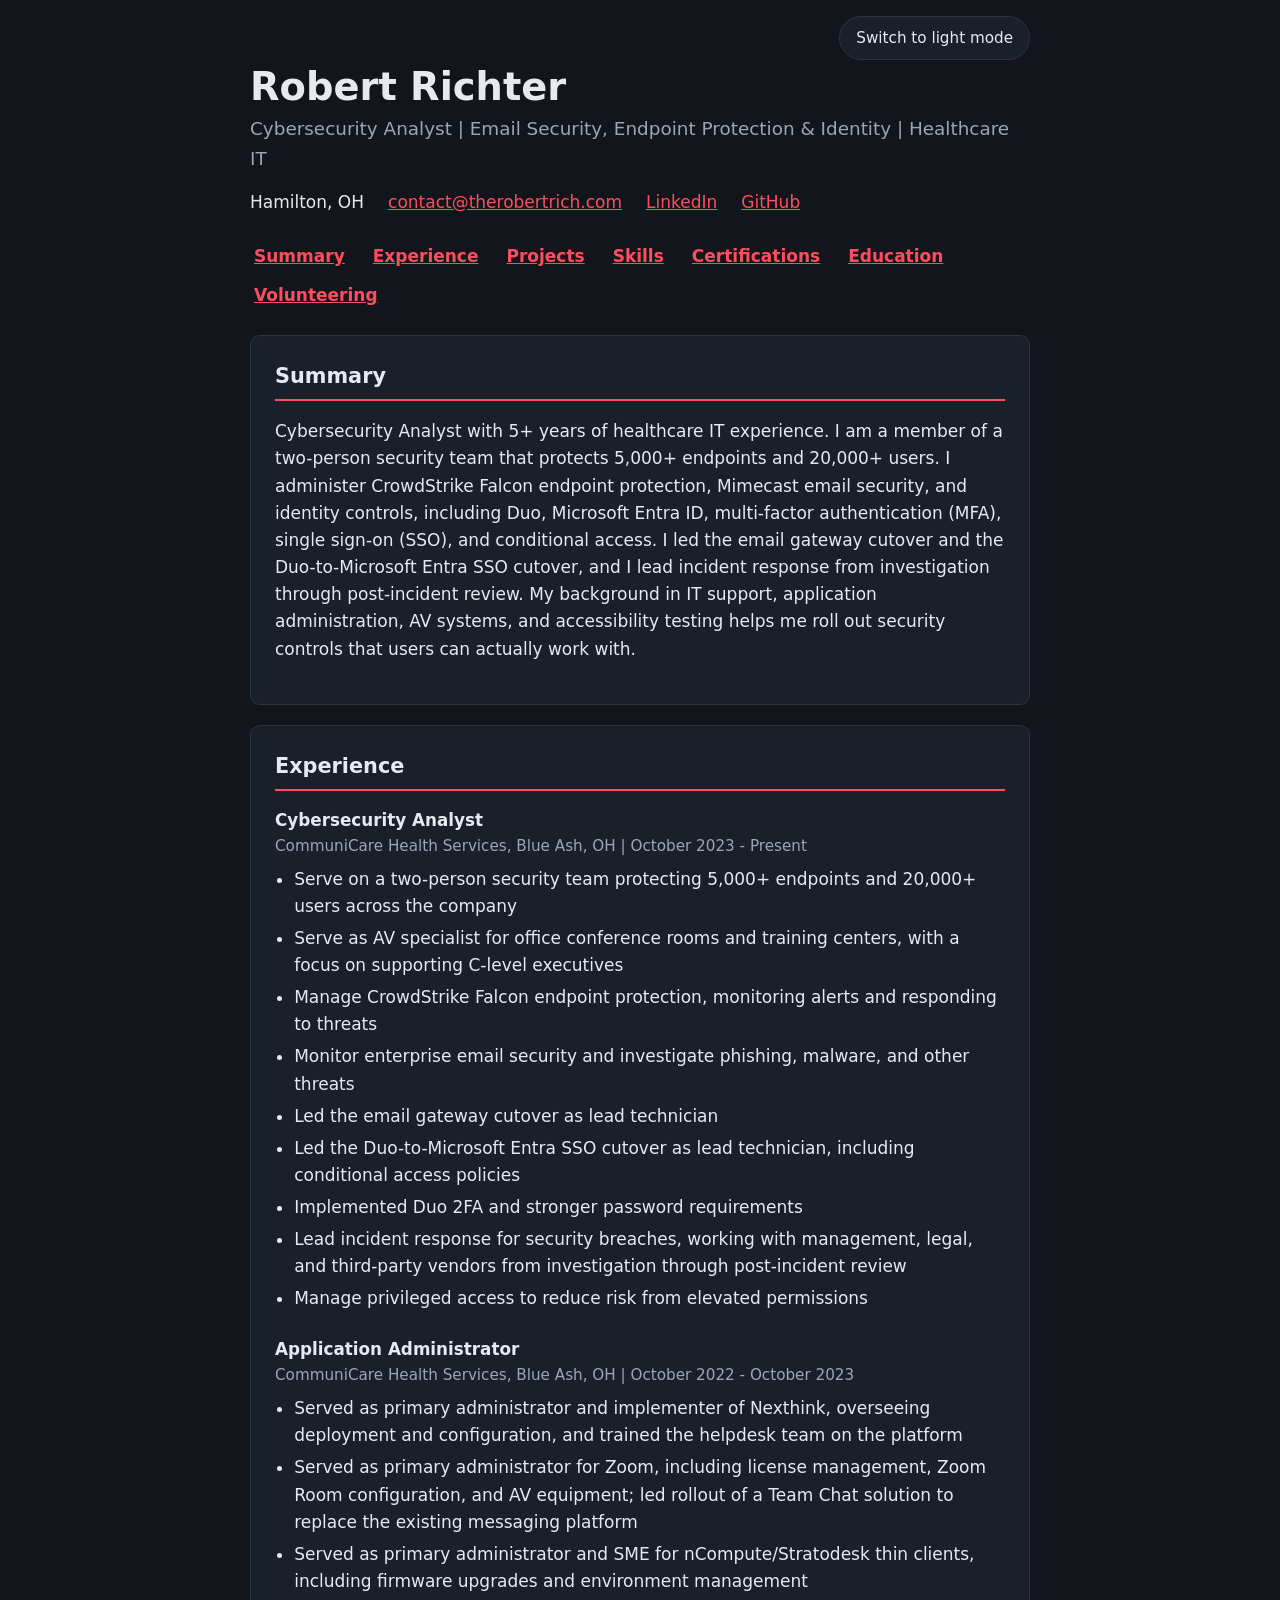
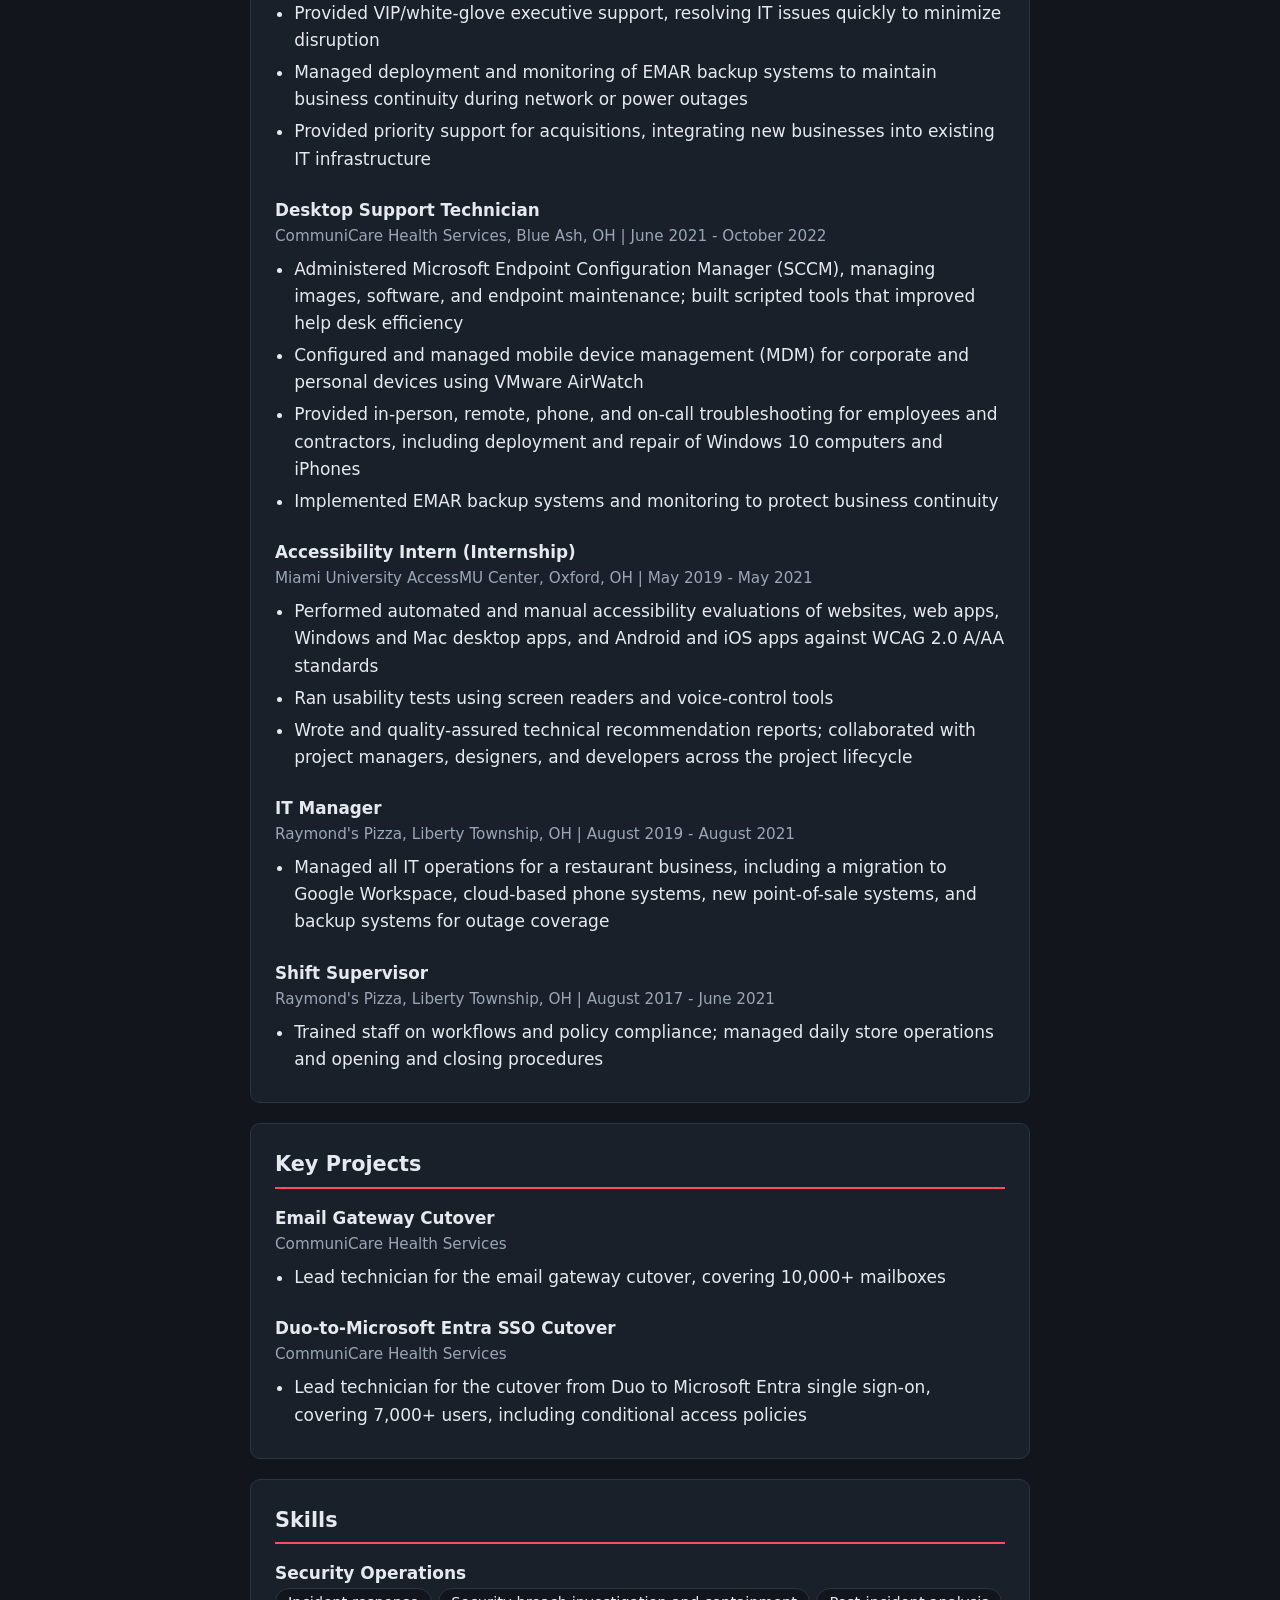
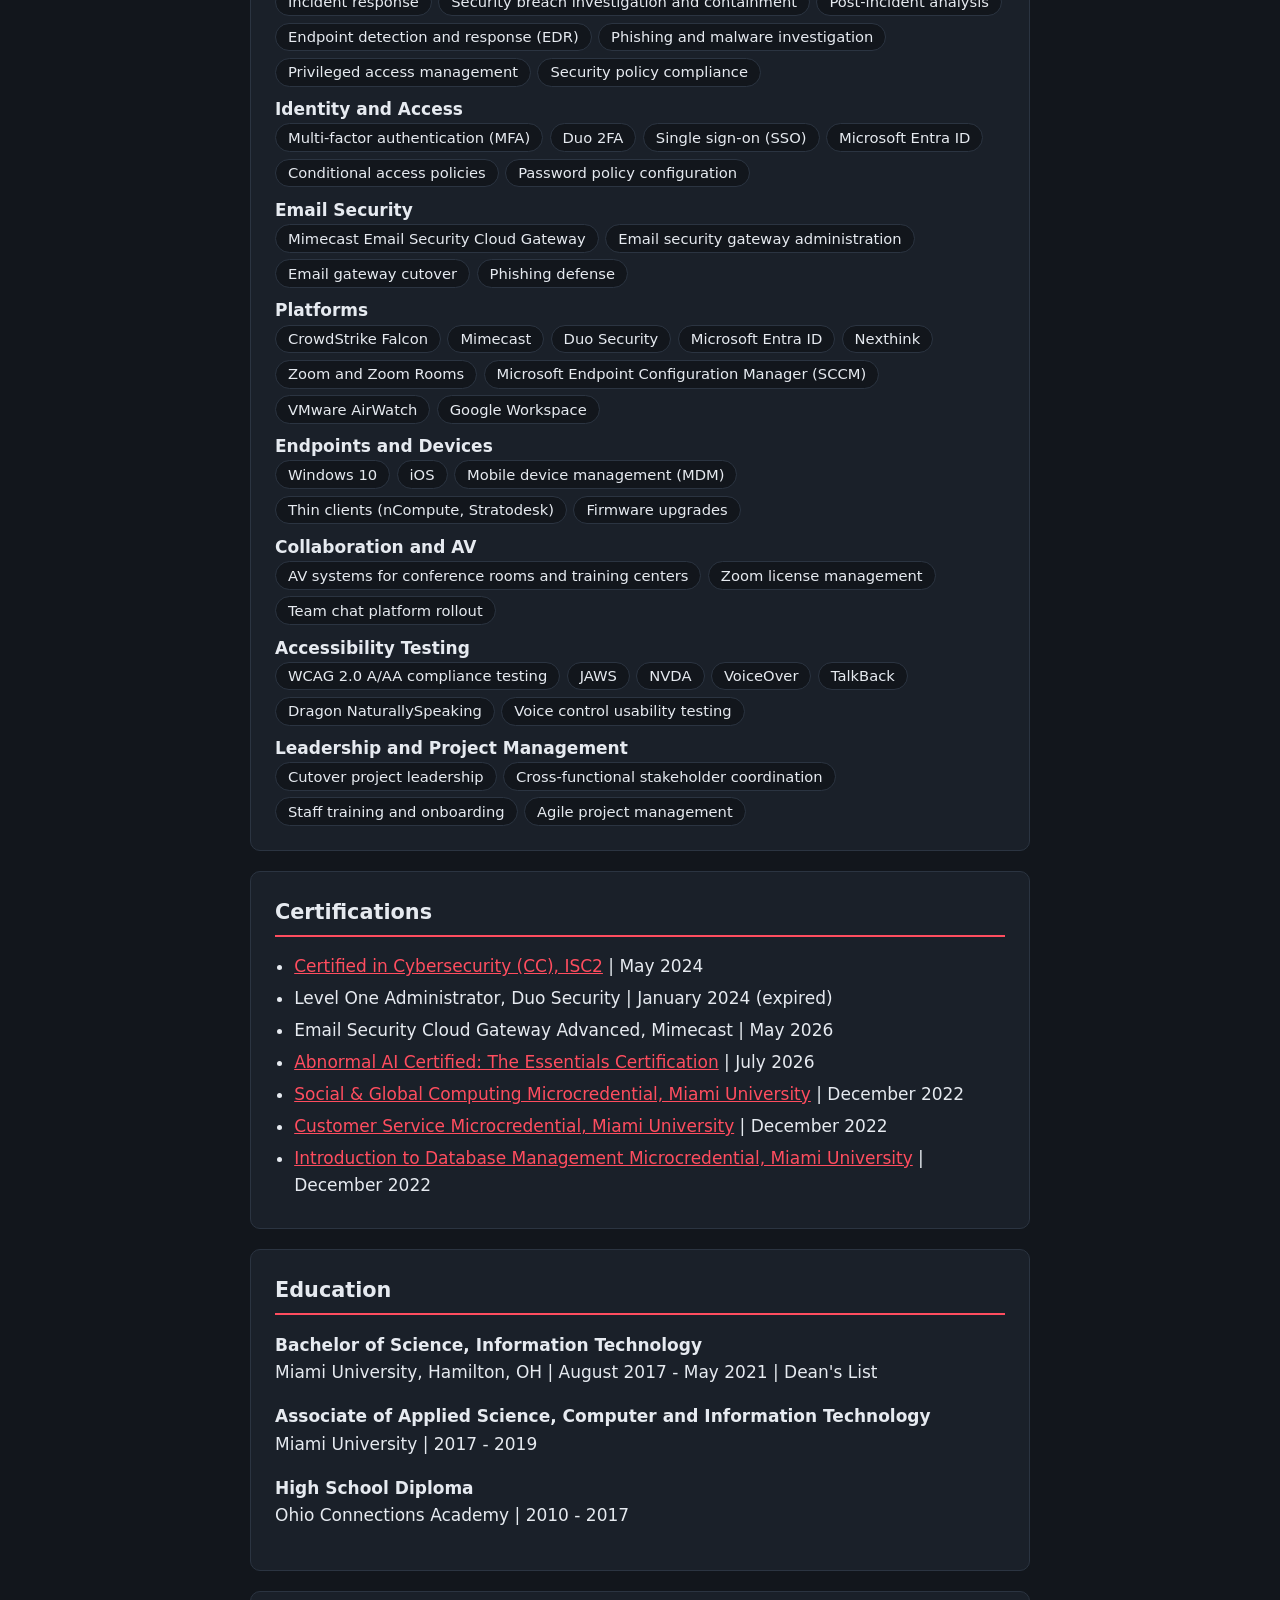
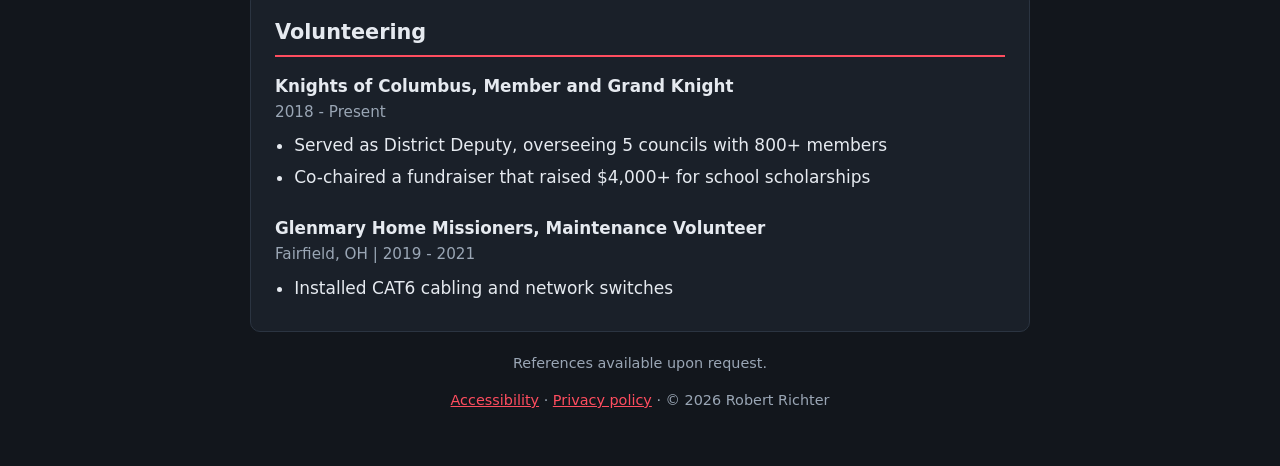
==== index.html @ c7c88490 "-updated copy -changed color to red -added cert links -added external nav warning" ====
<!DOCTYPE html>
<html lang="en">
<head>
  <meta charset="utf-8">
  <meta name="viewport" content="width=device-width, initial-scale=1">
  <title>Robert Richter | Cybersecurity Analyst</title>
  <meta name="description" content="Robert Richter is a Cybersecurity Analyst in healthcare IT focused on email security, endpoint protection, and identity controls.">
  <meta name="color-scheme" content="dark light">
  <meta name="theme-color" content="#b3122c">
  <meta property="og:type" content="profile">
  <meta property="og:title" content="Robert Richter | Cybersecurity Analyst">
  <meta property="og:description" content="Cybersecurity Analyst in healthcare IT: email security, endpoint protection, and identity controls.">
  <meta property="og:url" content="https://therobertrich.com/">
  <link rel="icon" href="favicon-32.png" type="image/png" sizes="32x32">
  <link rel="icon" href="icon-192.png" type="image/png" sizes="192x192">
  <link rel="apple-touch-icon" href="apple-touch-icon.png">
  <link rel="canonical" href="https://therobertrich.com/">
  <link rel="stylesheet" href="style.css">
  <script src="theme.js"></script>
  <script src="external-links.js" defer></script>
</head>
<body>
  <a class="skip" href="#main">Skip to content</a>

  <header>
    <button type="button" id="theme-toggle" class="theme-toggle" hidden>Switch to light mode</button>
    <h1>Robert Richter</h1>
    <p class="tagline">Cybersecurity Analyst | Email Security, Endpoint Protection &amp; Identity | Healthcare IT</p>
    <ul class="contact">
      <li>Hamilton, OH</li>
      <li><a href="mailto:contact@therobertrich.com">contact@therobertrich.com</a></li>
      <li><a href="https://www.linkedin.com/in/therobertrich">LinkedIn</a></li>
      <li><a href="https://github.com/therobertrich">GitHub</a></li>
    </ul>
    <nav aria-label="Sections">
      <a href="#summary">Summary</a>
      <a href="#experience">Experience</a>
      <a href="#projects">Projects</a>
      <a href="#skills">Skills</a>
      <a href="#certifications">Certifications</a>
      <a href="#education">Education</a>
      <a href="#volunteering">Volunteering</a>
    </nav>
  </header>

  <main id="main" tabindex="-1">
    <section id="summary" aria-labelledby="summary-h">
      <h2 id="summary-h">Summary</h2>
      <p>Cybersecurity Analyst with 5+ years of healthcare IT experience. I am a member of a two-person security team that protects 5,000+ endpoints and 20,000+ users. I administer CrowdStrike Falcon endpoint protection, Mimecast email security, and identity controls, including Duo, Microsoft Entra ID, multi-factor authentication (MFA), single sign-on (SSO), and conditional access. I led the email gateway cutover and the Duo-to-Microsoft Entra SSO cutover, and I lead incident response from investigation through post-incident review. My background in IT support, application administration, AV systems, and accessibility testing helps me roll out security controls that users can actually work with.</p>
    </section>

    <section id="experience" aria-labelledby="experience-h">
      <h2 id="experience-h">Experience</h2>

      <article class="job">
        <h3>Cybersecurity Analyst</h3>
        <p class="meta">CommuniCare Health Services, Blue Ash, OH | October 2023 - Present</p>
        <ul>
          <li>Serve on a two-person security team protecting 5,000+ endpoints and 20,000+ users across the company</li>
          <li>Serve as AV specialist for office conference rooms and training centers, with a focus on supporting C-level executives</li>
          <li>Manage CrowdStrike Falcon endpoint protection, monitoring alerts and responding to threats</li>
          <li>Monitor enterprise email security and investigate phishing, malware, and other threats</li>
          <li>Led the email gateway cutover as lead technician</li>
          <li>Led the Duo-to-Microsoft Entra SSO cutover as lead technician, including conditional access policies</li>
          <li>Implemented Duo 2FA and stronger password requirements</li>
          <li>Lead incident response for security breaches, working with management, legal, and third-party vendors from investigation through post-incident review</li>
          <li>Manage privileged access to reduce risk from elevated permissions</li>
        </ul>
      </article>

      <article class="job">
        <h3>Application Administrator</h3>
        <p class="meta">CommuniCare Health Services, Blue Ash, OH | October 2022 - October 2023</p>
        <ul>
          <li>Served as primary administrator and implementer of Nexthink, overseeing deployment and configuration, and trained the helpdesk team on the platform</li>
          <li>Served as primary administrator for Zoom, including license management, Zoom Room configuration, and AV equipment; led rollout of a Team Chat solution to replace the existing messaging platform</li>
          <li>Served as primary administrator and SME for nCompute/Stratodesk thin clients, including firmware upgrades and environment management</li>
          <li>Provided VIP/white-glove executive support, resolving IT issues quickly to minimize disruption</li>
          <li>Managed deployment and monitoring of EMAR backup systems to maintain business continuity during network or power outages</li>
          <li>Provided priority support for acquisitions, integrating new businesses into existing IT infrastructure</li>
        </ul>
      </article>

      <article class="job">
        <h3>Desktop Support Technician</h3>
        <p class="meta">CommuniCare Health Services, Blue Ash, OH | June 2021 - October 2022</p>
        <ul>
          <li>Administered Microsoft Endpoint Configuration Manager (SCCM), managing images, software, and endpoint maintenance; built scripted tools that improved help desk efficiency</li>
          <li>Configured and managed mobile device management (MDM) for corporate and personal devices using VMware AirWatch</li>
          <li>Provided in-person, remote, phone, and on-call troubleshooting for employees and contractors, including deployment and repair of Windows 10 computers and iPhones</li>
          <li>Implemented EMAR backup systems and monitoring to protect business continuity</li>
        </ul>
      </article>

      <article class="job">
        <h3>Accessibility Intern (Internship)</h3>
        <p class="meta">Miami University AccessMU Center, Oxford, OH | May 2019 - May 2021</p>
        <ul>
          <li>Performed automated and manual accessibility evaluations of websites, web apps, Windows and Mac desktop apps, and Android and iOS apps against WCAG 2.0 A/AA standards</li>
          <li>Ran usability tests using screen readers and voice-control tools</li>
          <li>Wrote and quality-assured technical recommendation reports; collaborated with project managers, designers, and developers across the project lifecycle</li>
        </ul>
      </article>

      <article class="job">
        <h3>IT Manager</h3>
        <p class="meta">Raymond's Pizza, Liberty Township, OH | August 2019 - August 2021</p>
        <ul>
          <li>Managed all IT operations for a restaurant business, including a migration to Google Workspace, cloud-based phone systems, new point-of-sale systems, and backup systems for outage coverage</li>
        </ul>
      </article>

      <article class="job">
        <h3>Shift Supervisor</h3>
        <p class="meta">Raymond's Pizza, Liberty Township, OH | August 2017 - June 2021</p>
        <ul>
          <li>Trained staff on workflows and policy compliance; managed daily store operations and opening and closing procedures</li>
        </ul>
      </article>
    </section>

    <section id="projects" aria-labelledby="projects-h">
      <h2 id="projects-h">Key Projects</h2>
      <article class="job">
        <h3>Email Gateway Cutover</h3>
        <p class="meta">CommuniCare Health Services</p>
        <ul>
          <li>Lead technician for the email gateway cutover, covering 10,000+ mailboxes</li>
        </ul>
      </article>
      <article class="job">
        <h3>Duo-to-Microsoft Entra SSO Cutover</h3>
        <p class="meta">CommuniCare Health Services</p>
        <ul>
          <li>Lead technician for the cutover from Duo to Microsoft Entra single sign-on, covering 7,000+ users, including conditional access policies</li>
        </ul>
      </article>
    </section>

    <section id="skills" aria-labelledby="skills-h">
      <h2 id="skills-h">Skills</h2>
      <dl>
        <dt>Security Operations</dt>
        <dd>
          <ul class="tags">
            <li>Incident response</li><li>Security breach investigation and containment</li><li>Post-incident analysis</li>
            <li>Endpoint detection and response (EDR)</li><li>Phishing and malware investigation</li>
            <li>Privileged access management</li><li>Security policy compliance</li>
          </ul>
        </dd>
        <dt>Identity and Access</dt>
        <dd>
          <ul class="tags">
            <li>Multi-factor authentication (MFA)</li><li>Duo 2FA</li><li>Single sign-on (SSO)</li>
            <li>Microsoft Entra ID</li><li>Conditional access policies</li><li>Password policy configuration</li>
          </ul>
        </dd>
        <dt>Email Security</dt>
        <dd>
          <ul class="tags">
            <li>Mimecast Email Security Cloud Gateway</li><li>Email security gateway administration</li>
            <li>Email gateway cutover</li><li>Phishing defense</li>
          </ul>
        </dd>
        <dt>Platforms</dt>
        <dd>
          <ul class="tags">
            <li>CrowdStrike Falcon</li><li>Mimecast</li><li>Duo Security</li><li>Microsoft Entra ID</li>
            <li>Nexthink</li><li>Zoom and Zoom Rooms</li><li>Microsoft Endpoint Configuration Manager (SCCM)</li>
            <li>VMware AirWatch</li><li>Google Workspace</li>
          </ul>
        </dd>
        <dt>Endpoints and Devices</dt>
        <dd>
          <ul class="tags">
            <li>Windows 10</li><li>iOS</li><li>Mobile device management (MDM)</li>
            <li>Thin clients (nCompute, Stratodesk)</li><li>Firmware upgrades</li>
          </ul>
        </dd>
        <dt>Collaboration and AV</dt>
        <dd>
          <ul class="tags">
            <li>AV systems for conference rooms and training centers</li><li>Zoom license management</li>
            <li>Team chat platform rollout</li>
          </ul>
        </dd>
        <dt>Accessibility Testing</dt>
        <dd>
          <ul class="tags">
            <li>WCAG 2.0 A/AA compliance testing</li><li>JAWS</li><li>NVDA</li><li>VoiceOver</li><li>TalkBack</li>
            <li>Dragon NaturallySpeaking</li><li>Voice control usability testing</li>
          </ul>
        </dd>
        <dt>Leadership and Project Management</dt>
        <dd>
          <ul class="tags">
            <li>Cutover project leadership</li><li>Cross-functional stakeholder coordination</li>
            <li>Staff training and onboarding</li><li>Agile project management</li>
          </ul>
        </dd>
      </dl>
    </section>

    <section id="certifications" aria-labelledby="certifications-h">
      <h2 id="certifications-h">Certifications</h2>
      <ul>
        <li><a href="https://www.credly.com/badges/2c98618d-7d36-4e1f-a4eb-7820fd52e811">Certified in Cybersecurity (CC), ISC2</a> | May 2024</li>
        <li>Level One Administrator, Duo Security | January 2024 (expired)</li>
        <li>Email Security Cloud Gateway Advanced, Mimecast | May 2026</li>
        <li><a href="https://academy.abnormal.ai/certificate/_8r_-jfwTA">Abnormal AI Certified: The Essentials Certification</a> | July 2026</li>
        <li><a href="https://credentials.miamioh.edu/69e40fbc-cb2a-4e71-96b4-56fab50bae63#acc.DrFe1vil">Social &amp; Global Computing Microcredential, Miami University</a> | December 2022</li>
        <li><a href="https://credentials.miamioh.edu/c2897282-4e1d-47a6-9452-a77c683feeb2#acc.OtCgzqPM">Customer Service Microcredential, Miami University</a> | December 2022</li>
        <li><a href="https://credentials.miamioh.edu/b641e210-a3d3-4f03-a6a8-1581de87b171#acc.Uxh4Qy6v">Introduction to Database Management Microcredential, Miami University</a> | December 2022</li>
      </ul>
    </section>

    <section id="education" aria-labelledby="education-h">
      <h2 id="education-h">Education</h2>
      <p><strong>Bachelor of Science, Information Technology</strong><br>Miami University, Hamilton, OH | August 2017 - May 2021 | Dean's List</p>
      <p><strong>Associate of Applied Science, Computer and Information Technology</strong><br>Miami University | 2017 - 2019</p>
      <p><strong>High School Diploma</strong><br>Ohio Connections Academy | 2010 - 2017</p>
    </section>

    <section id="volunteering" aria-labelledby="volunteering-h">
      <h2 id="volunteering-h">Volunteering</h2>
      <article class="job">
        <h3>Knights of Columbus, Member and Grand Knight</h3>
        <p class="meta">2018 - Present</p>
        <ul>
          <li>Served as District Deputy, overseeing 5 councils with 800+ members</li>
          <li>Co-chaired a fundraiser that raised $4,000+ for school scholarships</li>
        </ul>
      </article>
      <article class="job">
        <h3>Glenmary Home Missioners, Maintenance Volunteer</h3>
        <p class="meta">Fairfield, OH | 2019 - 2021</p>
        <ul>
          <li>Installed CAT6 cabling and network switches</li>
        </ul>
      </article>
    </section>
  </main>

  <footer>
    <p>References available upon request.</p>
    <p><a href="accessibility.html">Accessibility</a> &middot; <a href="privacy.html">Privacy policy</a> &middot; &copy; 2026 Robert Richter</p>
  </footer>
</body>
</html>
---- style.css ----
:root {
  color-scheme: dark;
  --bg: #12161c;
  --card: #1a2029;
  --text: #e6eaf0;
  --muted: #9aa6b5;
  --accent: #ff4d5f;
  --border: #2b3441;
}
:root[data-theme="light"] {
  color-scheme: light;
  --bg: #f7f8fa;
  --card: #ffffff;
  --text: #1c2430;
  --muted: #566274;
  --accent: #b3122c;
  --border: #dde2e9;
}
.theme-toggle {
  position: absolute; top: 1rem; right: 1.25rem;
  font: inherit; font-size: .95rem; color: var(--text); background: var(--card);
  border: 1px solid var(--border); border-radius: 999px;
  min-height: 44px; padding: .25rem 1rem; cursor: pointer;
}
.theme-toggle:hover { border-color: var(--accent); }
.theme-toggle:focus-visible { outline: 3px solid var(--accent); outline-offset: 2px; }

* { box-sizing: border-box; }
body { overflow-wrap: anywhere; }
main:focus { outline: none; }
.contact a { display: inline-block; min-height: 24px; }
@media (forced-colors: active) { .tags li { border: 1px solid CanvasText; } }
html { scroll-behavior: smooth; }
@media (prefers-reduced-motion: reduce) { html { scroll-behavior: auto; } }
body {
  margin: 0;
  font: 1.0625rem/1.6 system-ui, -apple-system, "Segoe UI", Roboto, sans-serif;
  background: var(--bg);
  color: var(--text);
}
a { color: var(--accent); }
a:focus-visible { outline: 3px solid var(--accent); outline-offset: 2px; }
.skip { position: absolute; left: -999px; }
.skip:focus { left: 1rem; top: 1rem; background: var(--card); padding: .5rem 1rem; z-index: 10; }
header, main, footer { max-width: 820px; margin: 0 auto; padding: 0 1.25rem; }
header { position: relative; padding-top: 4rem; padding-bottom: 1.5rem; }
h1 { margin: 0; font-size: 2.4rem; line-height: 1.2; }
.tagline { color: var(--muted); font-size: 1.15rem; margin: .25rem 0 1rem; }
.contact { display: flex; flex-wrap: wrap; gap: .5rem 1.5rem; margin: 0; padding: 0; list-style: none; }
nav { margin-top: 1.25rem; display: flex; flex-wrap: wrap; gap: .5rem 1.25rem; }
nav a { text-decoration: underline; font-weight: 600; display: inline-block; min-height: 24px; padding: 2px 4px; }
nav a:hover { text-decoration-thickness: 3px; }
section { background: var(--card); border: 1px solid var(--border); border-radius: 10px; padding: 1.5rem; margin-bottom: 1.25rem; }
h2 { margin: 0 0 1rem; font-size: 1.3rem; border-bottom: 2px solid var(--accent); padding-bottom: .35rem; }
h3 { margin: 0; font-size: 1.05rem; }
.job { margin-bottom: 1.5rem; }
.job:last-child { margin-bottom: 0; }
.meta { color: var(--muted); margin: 0 0 .5rem; font-size: .95rem; }
ul { margin: 0; padding-left: 1.2rem; }
li { margin-bottom: .3rem; }
dl { margin: 0; }
dt { font-weight: 700; margin-top: .6rem; }
dd { margin: 0; }
.tags { display: flex; flex-wrap: wrap; gap: .4rem; list-style: none; padding: 0; }
.tags li { background: var(--bg); border: 1px solid var(--border); border-radius: 999px; padding: .1rem .75rem; font-size: .92rem; margin: 0; }
footer { color: var(--muted); font-size: .9rem; padding-bottom: 2.5rem; text-align: center; }
@media print {
  .theme-toggle { display: none; }
  body { background: #fff; color: #000; font-size: 11pt; }
  nav, .skip { display: none; }
  section { border: 0; padding: 0; margin-bottom: 1rem; }
}
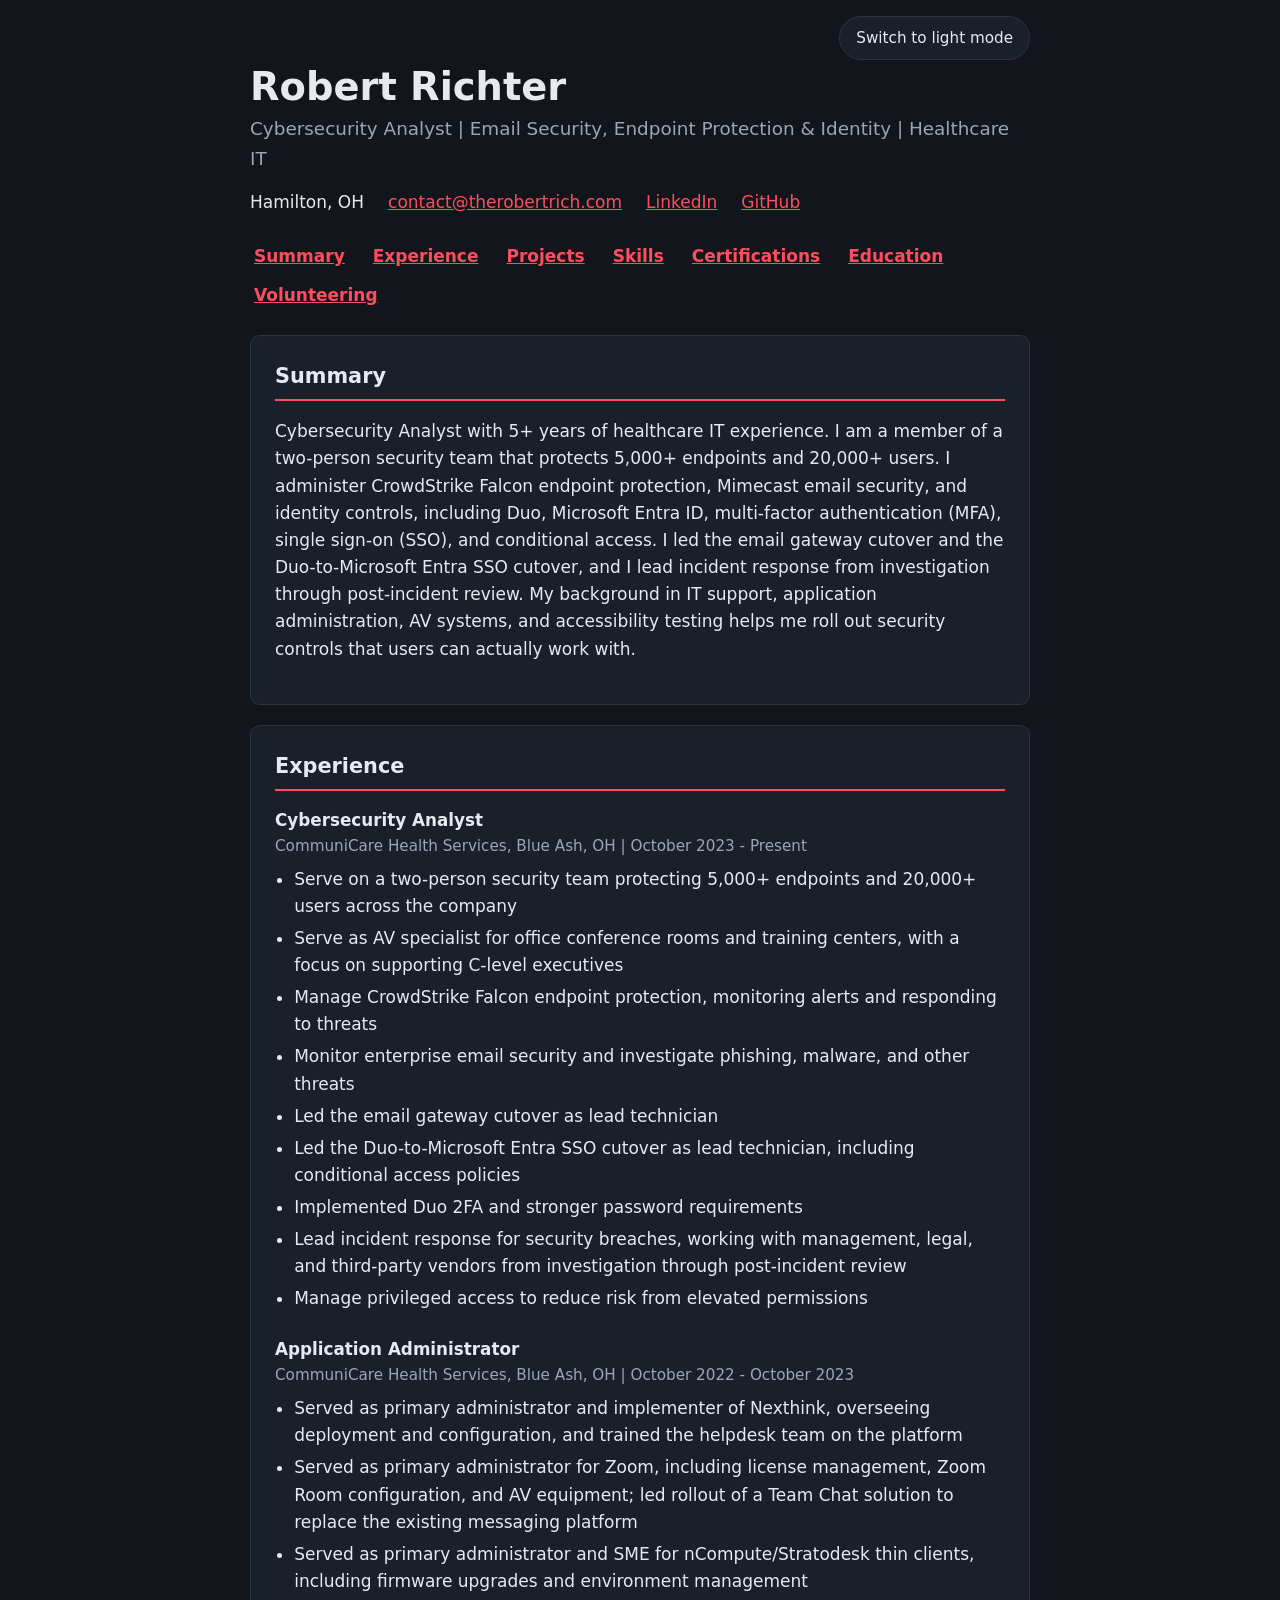
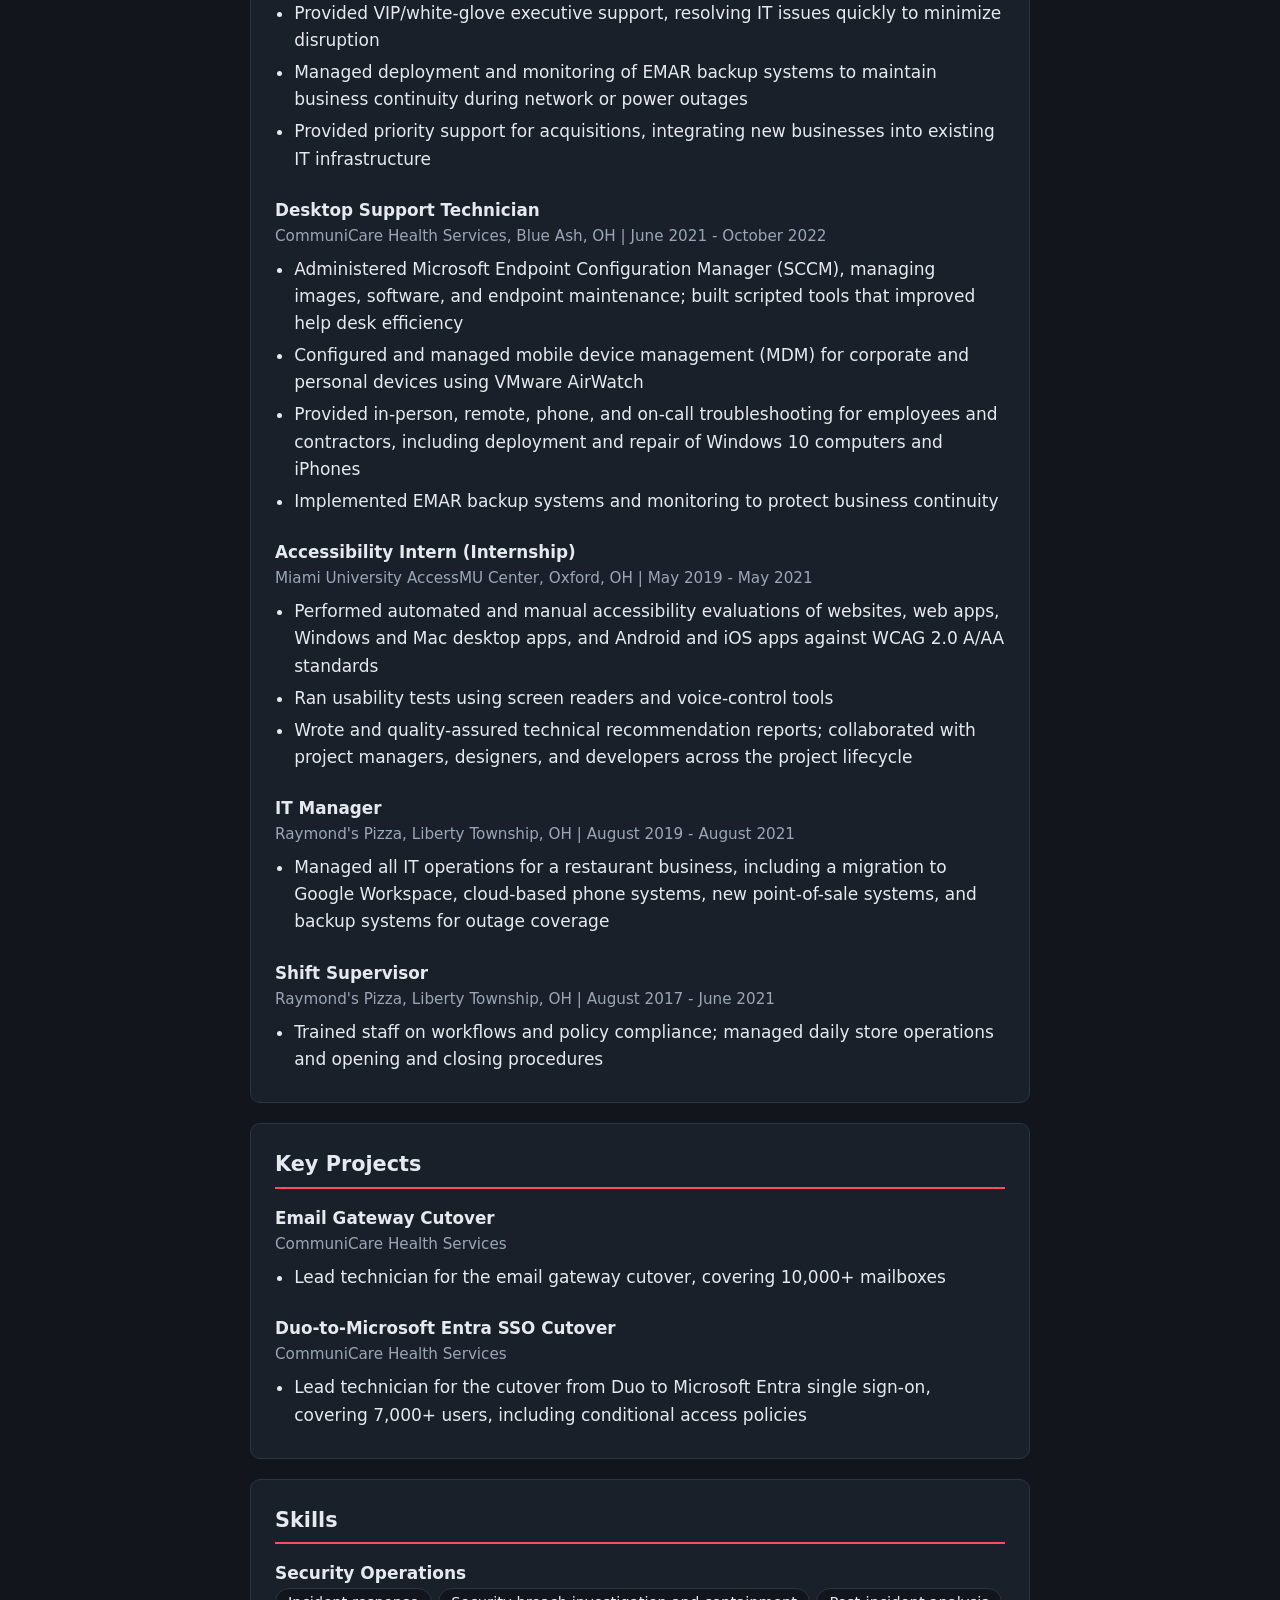
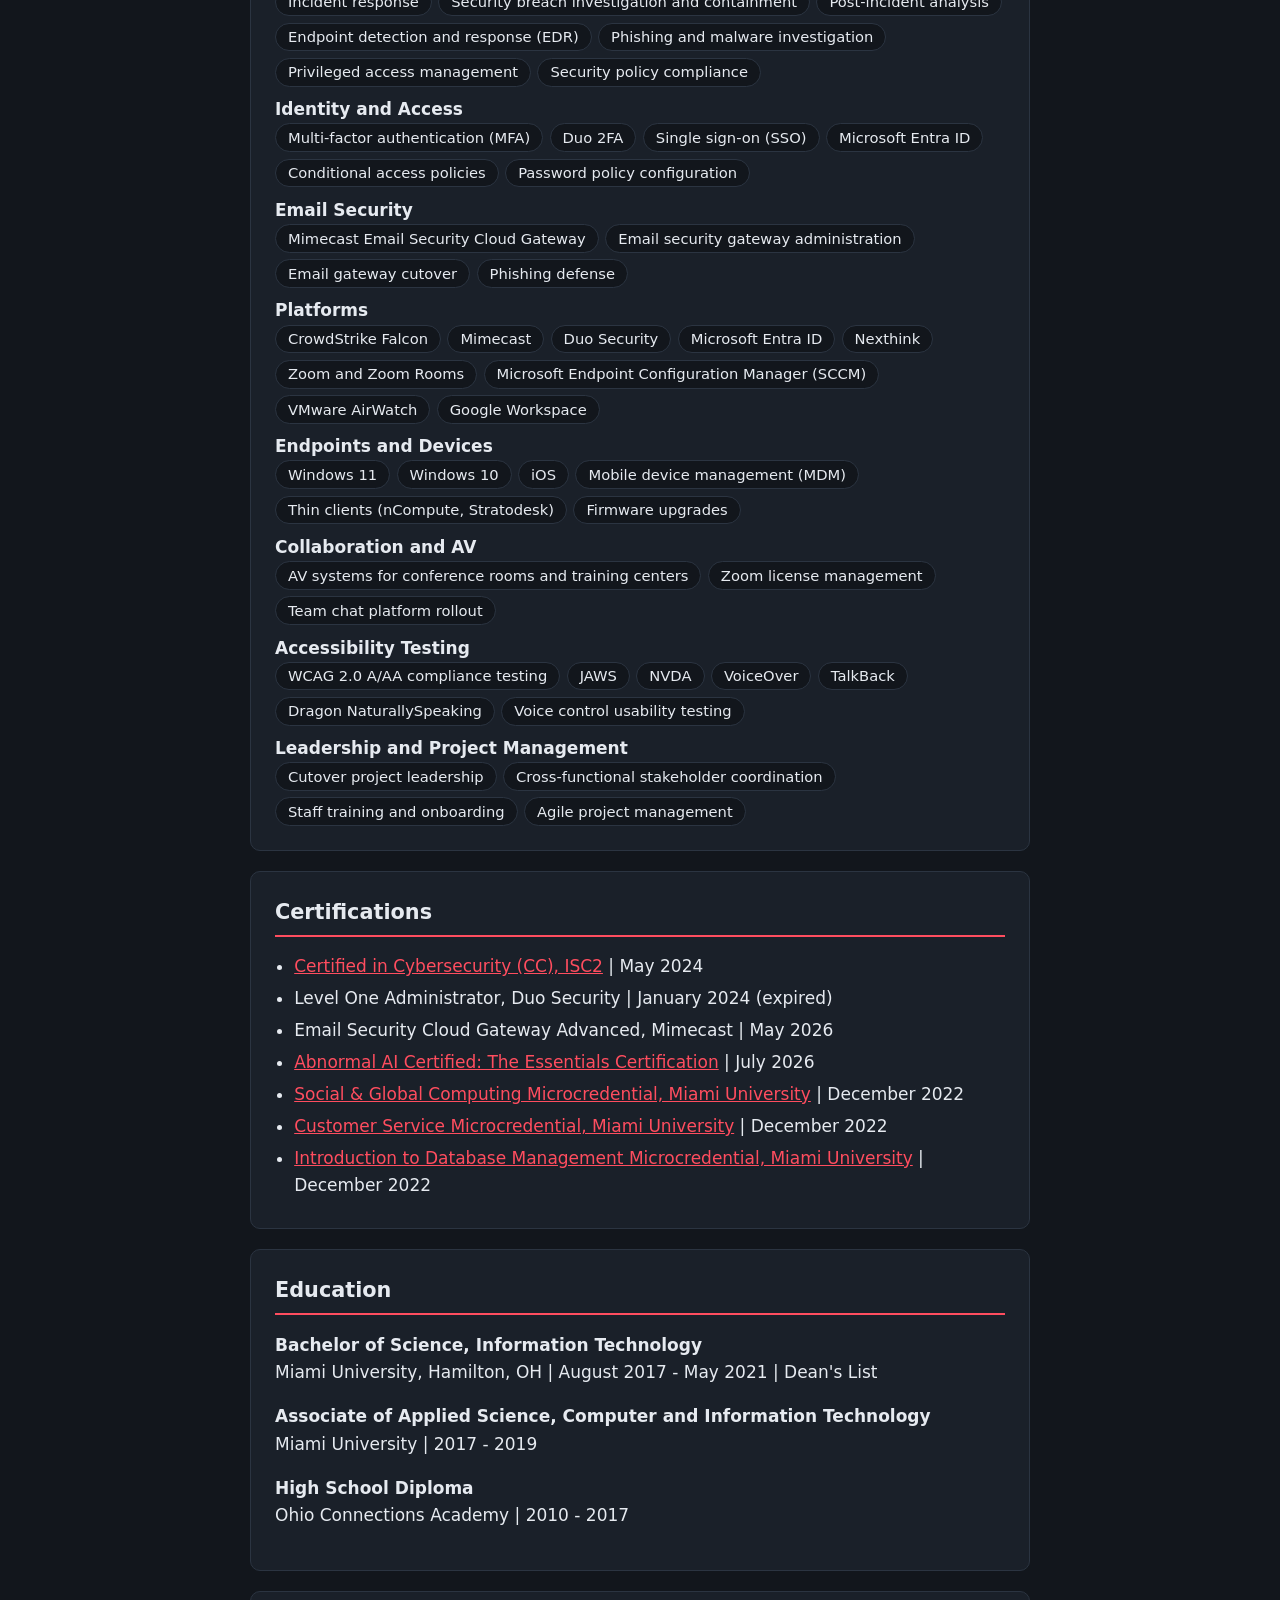
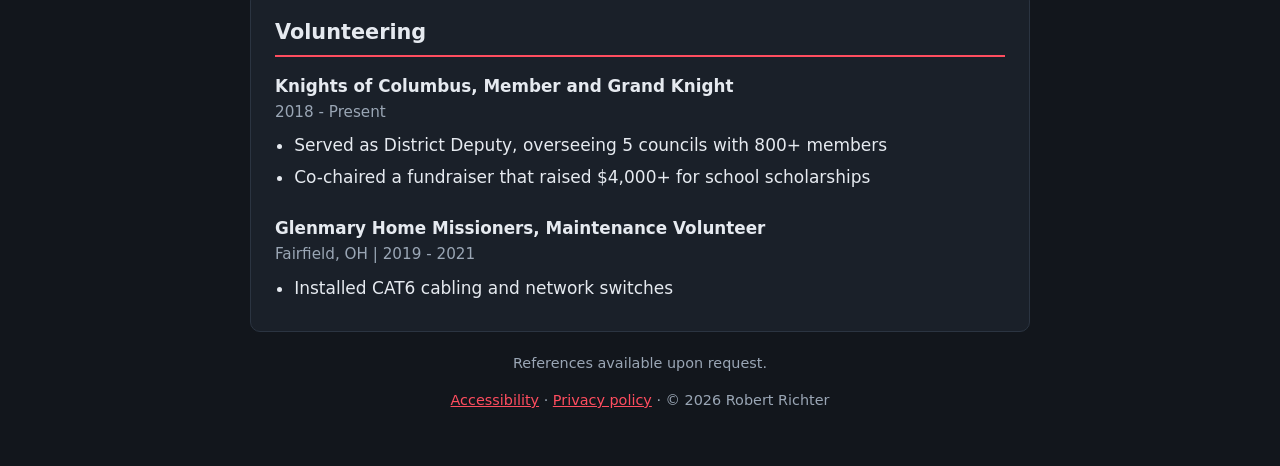
==== commit 20b85fb9: "Update index.html" ====
--- a/index.html
+++ b/index.html
@@ -173,7 +173,7 @@
         <dt>Endpoints and Devices</dt>
         <dd>
           <ul class="tags">
-            <li>Windows 10</li><li>iOS</li><li>Mobile device management (MDM)</li>
+            <li>Windows 11</li><li>Windows 10</li><li>iOS</li><li>Mobile device management (MDM)</li>
             <li>Thin clients (nCompute, Stratodesk)</li><li>Firmware upgrades</li>
           </ul>
         </dd>
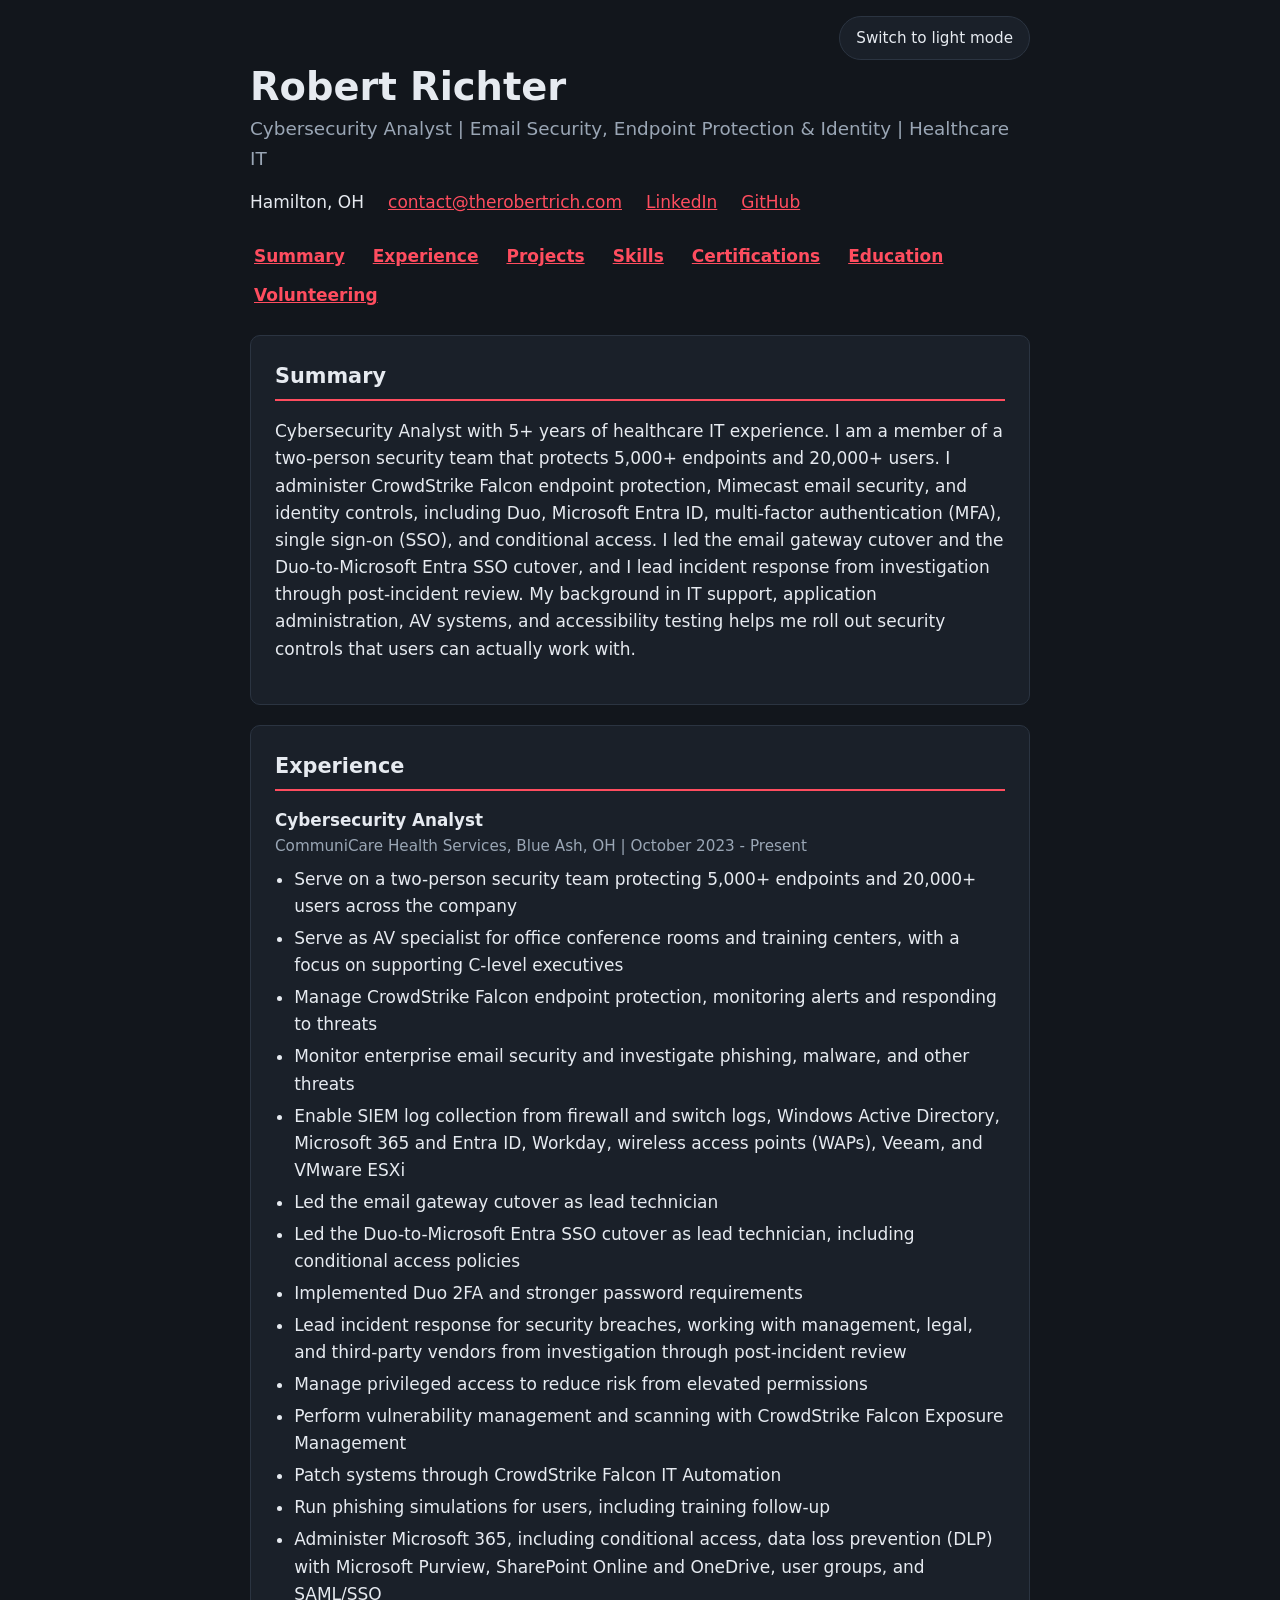
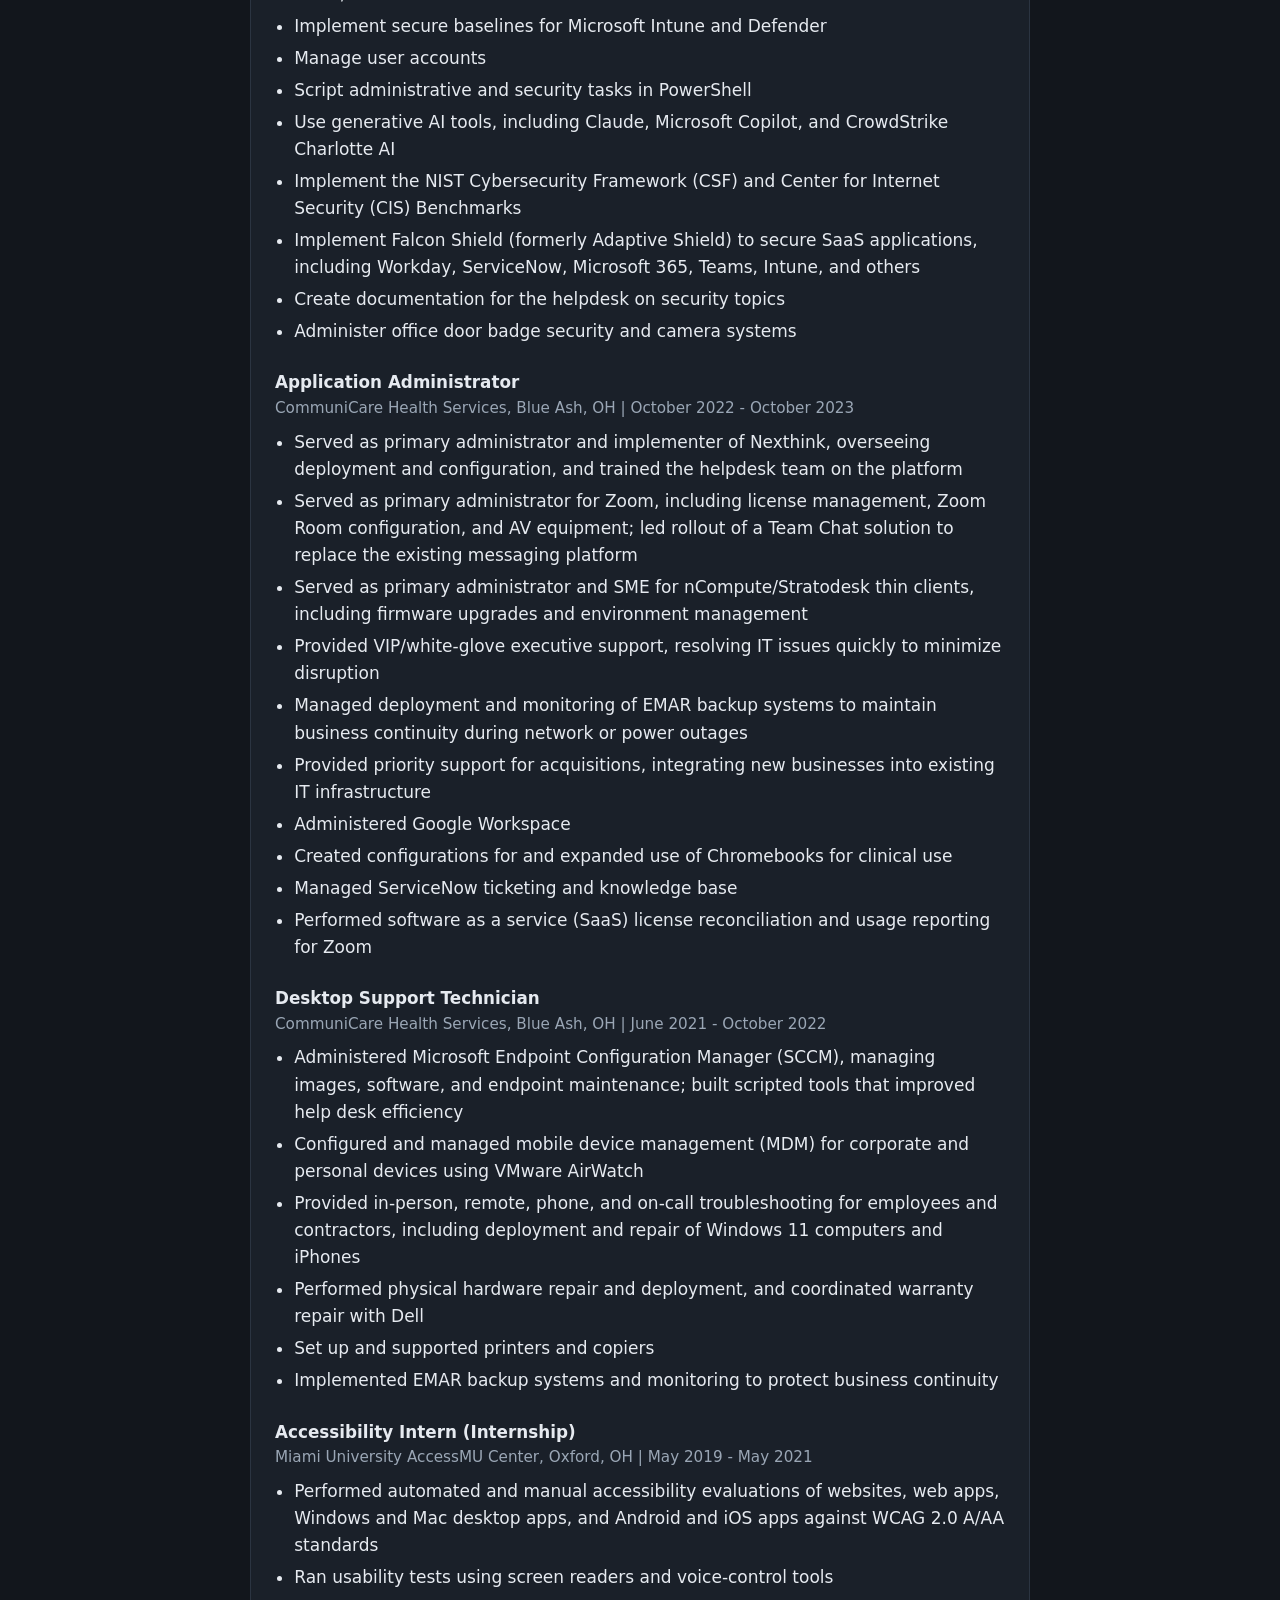
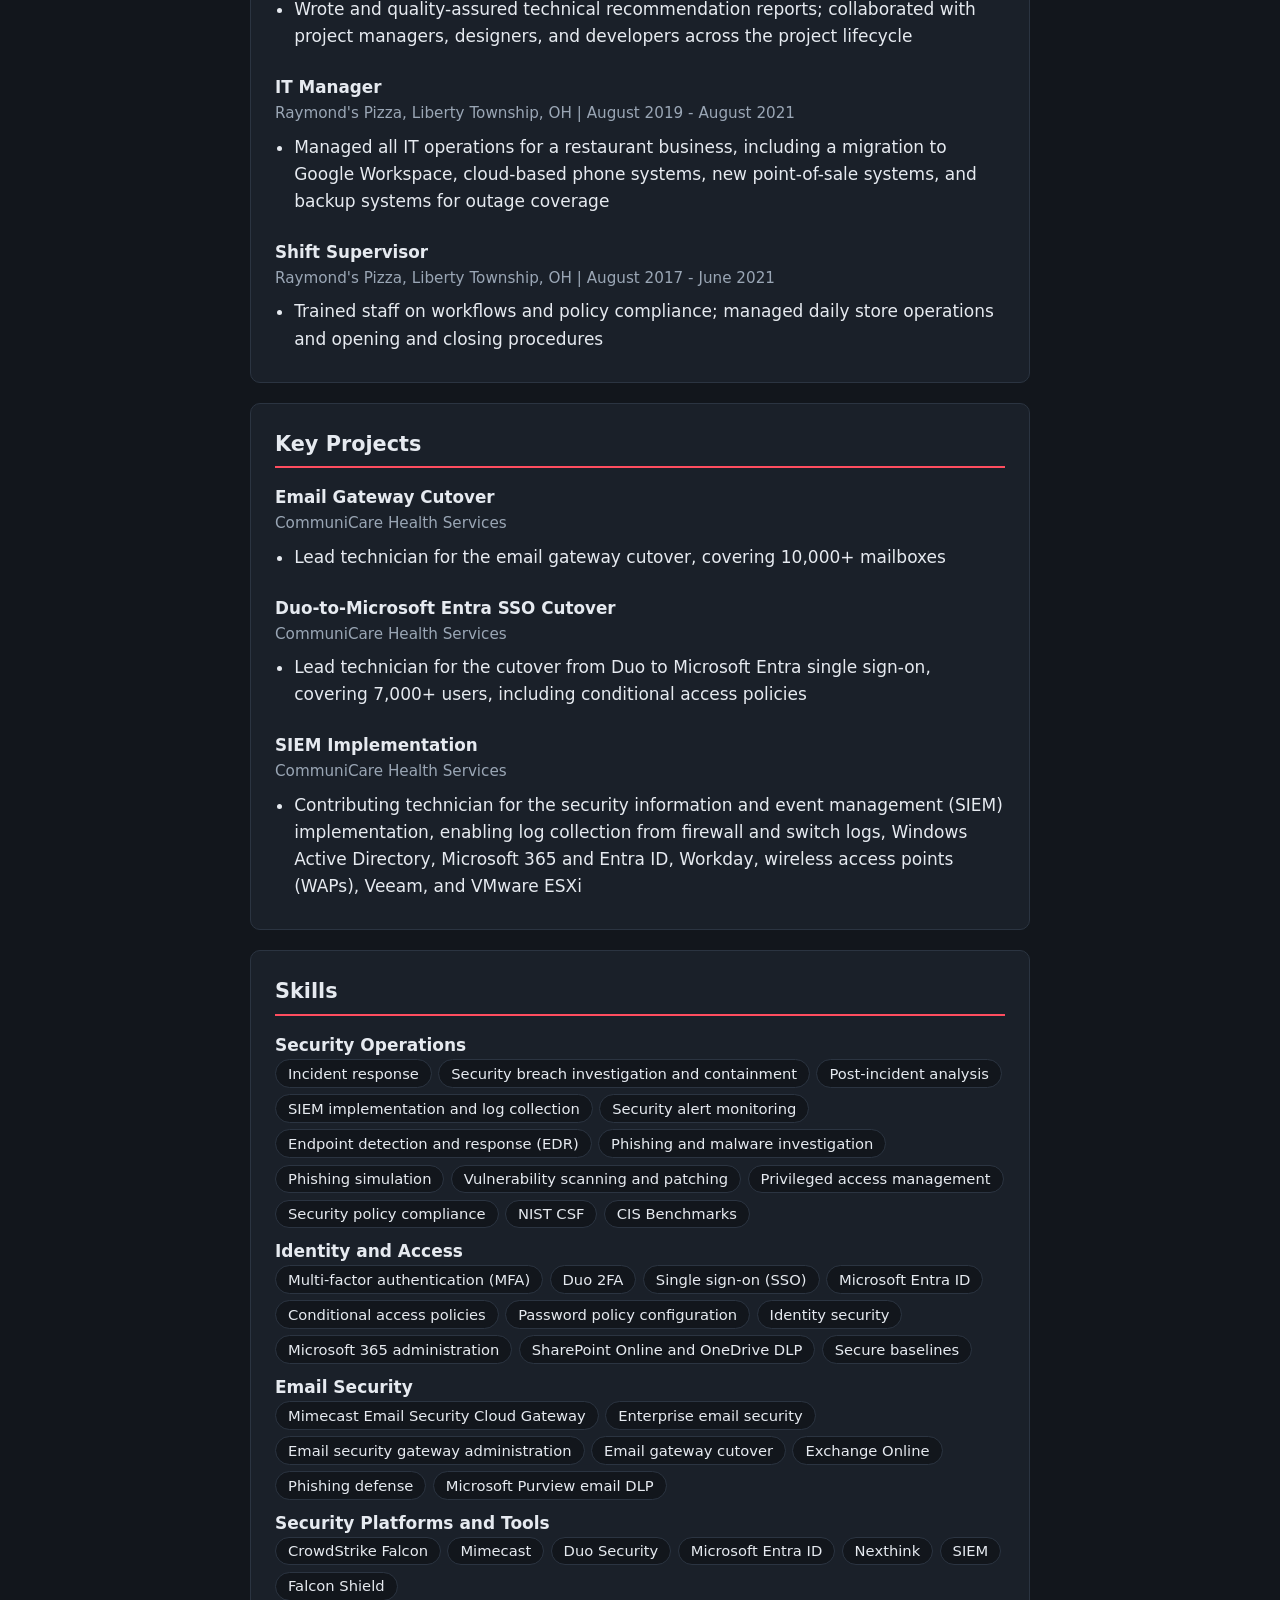
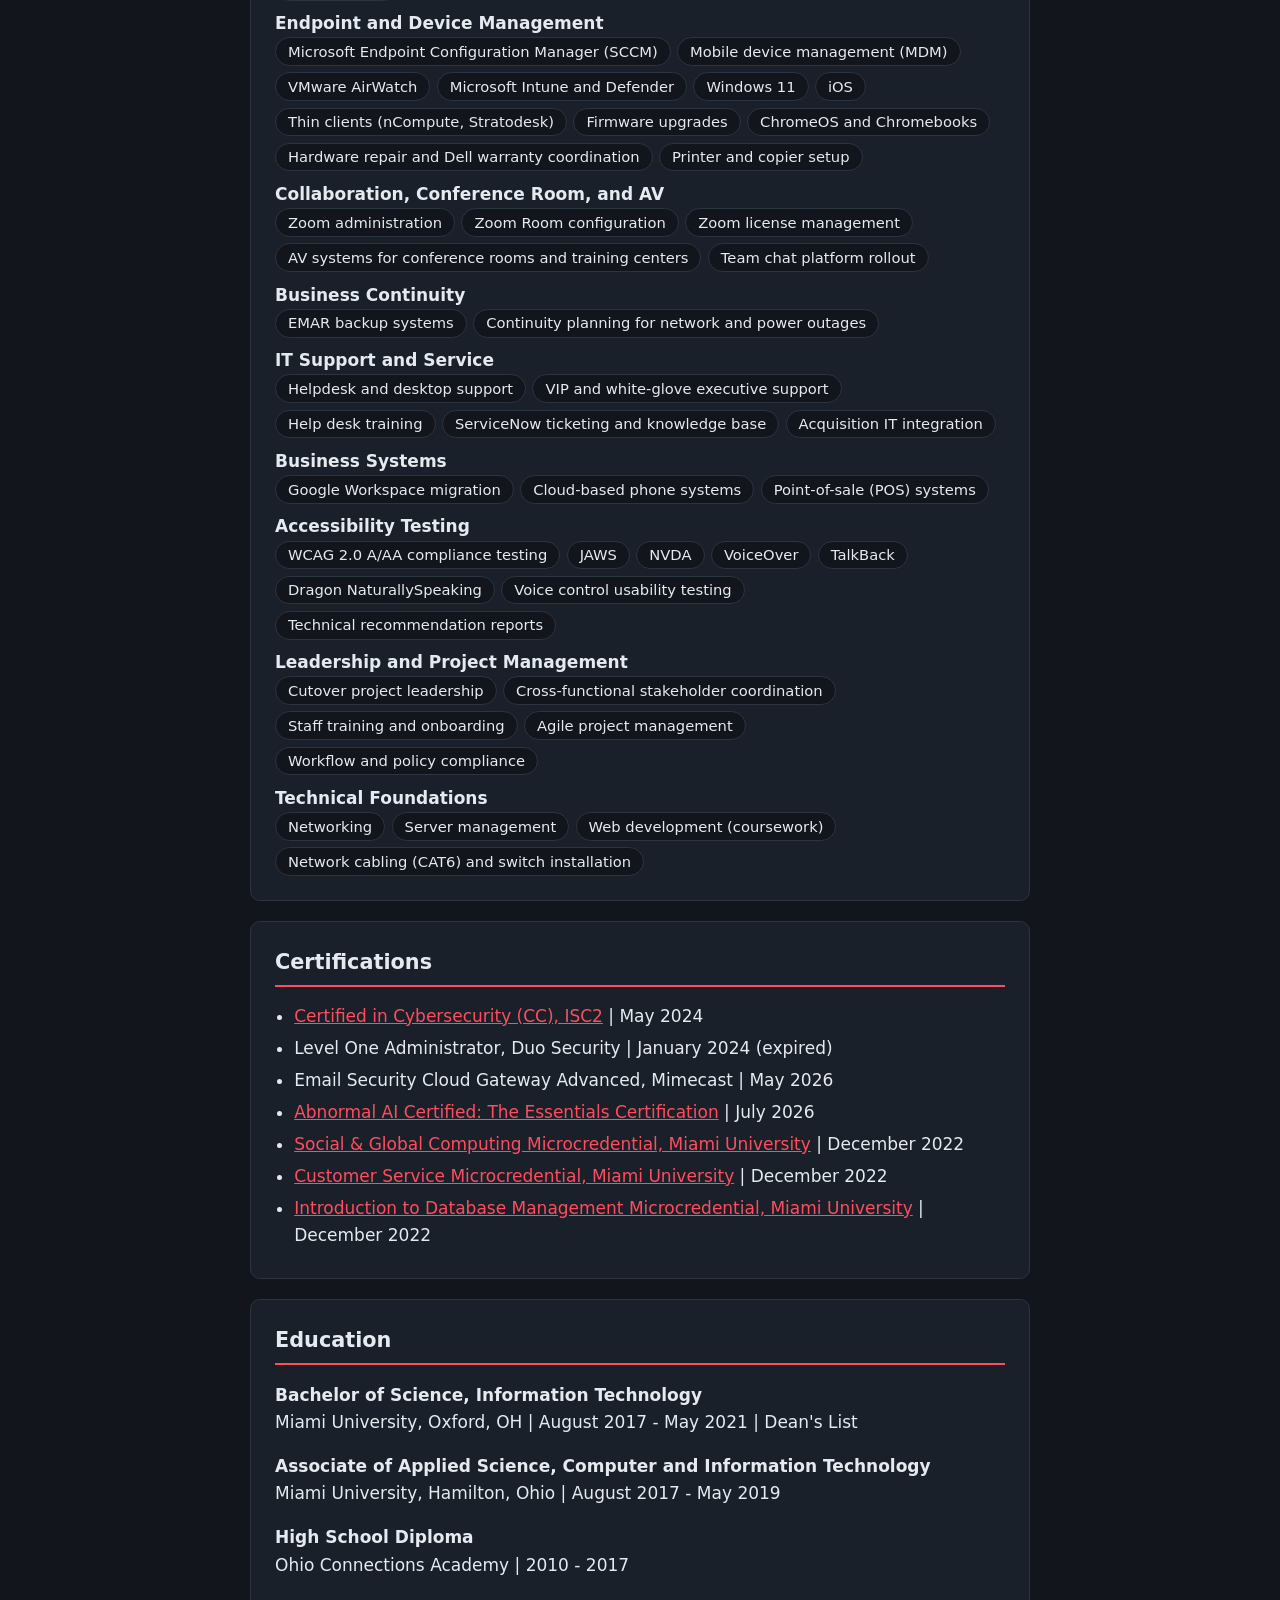
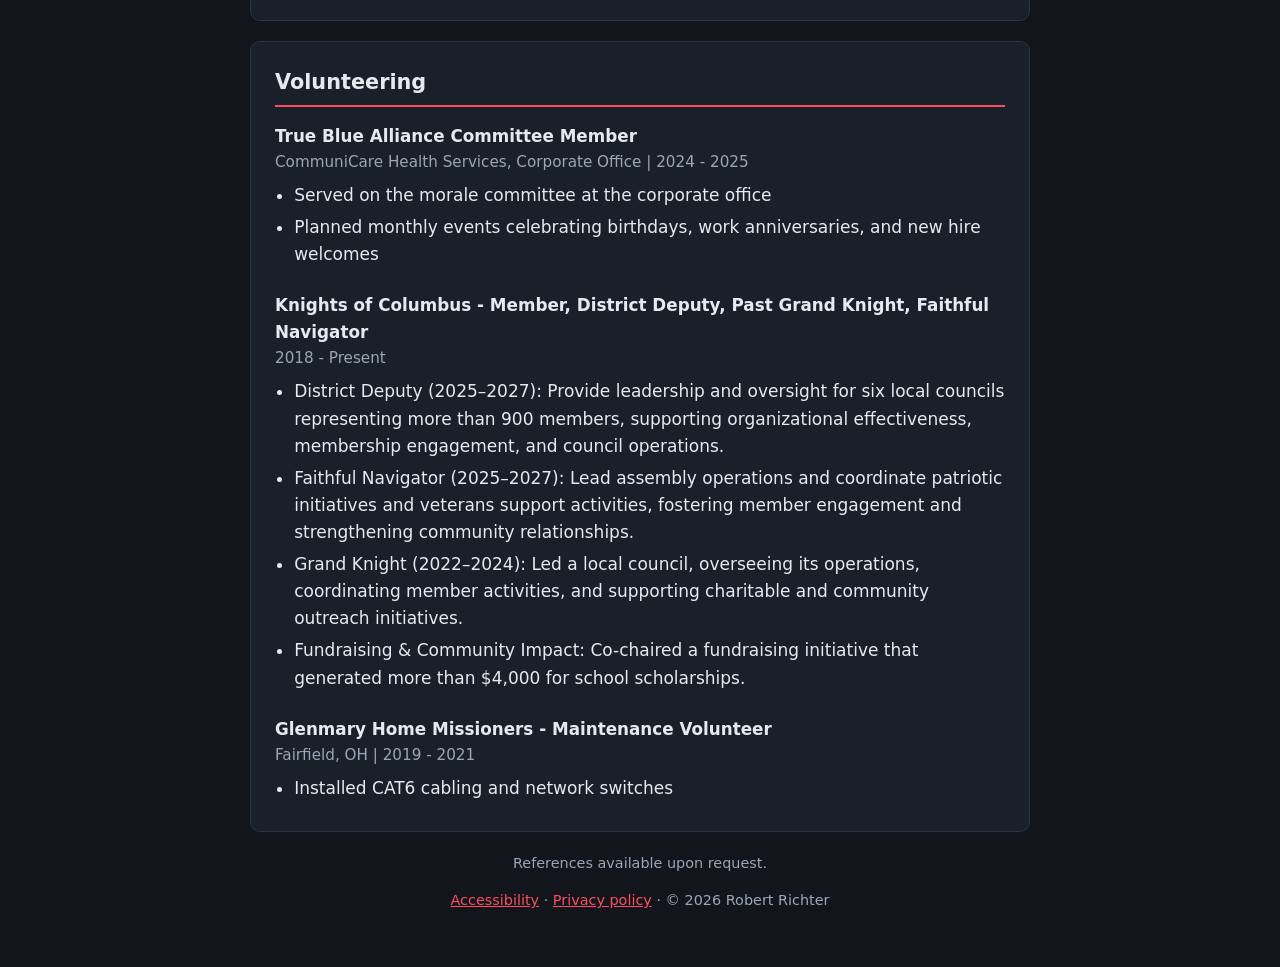
==== commit 4150d138: "updating copy and adding content" ====
--- a/index.html
+++ b/index.html
@@ -60,11 +60,24 @@
           <li>Serve as AV specialist for office conference rooms and training centers, with a focus on supporting C-level executives</li>
           <li>Manage CrowdStrike Falcon endpoint protection, monitoring alerts and responding to threats</li>
           <li>Monitor enterprise email security and investigate phishing, malware, and other threats</li>
+          <li>Enable SIEM log collection from firewall and switch logs, Windows Active Directory, Microsoft 365 and Entra ID, Workday, wireless access points (WAPs), Veeam, and VMware ESXi</li>
           <li>Led the email gateway cutover as lead technician</li>
           <li>Led the Duo-to-Microsoft Entra SSO cutover as lead technician, including conditional access policies</li>
           <li>Implemented Duo 2FA and stronger password requirements</li>
           <li>Lead incident response for security breaches, working with management, legal, and third-party vendors from investigation through post-incident review</li>
           <li>Manage privileged access to reduce risk from elevated permissions</li>
+          <li>Perform vulnerability management and scanning with CrowdStrike Falcon Exposure Management</li>
+          <li>Patch systems through CrowdStrike Falcon IT Automation</li>
+          <li>Run phishing simulations for users, including training follow-up</li>
+          <li>Administer Microsoft 365, including conditional access, data loss prevention (DLP) with Microsoft Purview, SharePoint Online and OneDrive, user groups, and SAML/SSO</li>
+          <li>Implement secure baselines for Microsoft Intune and Defender</li>
+          <li>Manage user accounts</li>
+          <li>Script administrative and security tasks in PowerShell</li>
+          <li>Use generative AI tools, including Claude, Microsoft Copilot, and CrowdStrike Charlotte AI</li>
+          <li>Implement the NIST Cybersecurity Framework (CSF) and Center for Internet Security (CIS) Benchmarks</li>
+          <li>Implement Falcon Shield (formerly Adaptive Shield) to secure SaaS applications, including Workday, ServiceNow, Microsoft 365, Teams, Intune, and others</li>
+          <li>Create documentation for the helpdesk on security topics</li>
+          <li>Administer office door badge security and camera systems</li>
         </ul>
       </article>
 
@@ -78,6 +91,10 @@
           <li>Provided VIP/white-glove executive support, resolving IT issues quickly to minimize disruption</li>
           <li>Managed deployment and monitoring of EMAR backup systems to maintain business continuity during network or power outages</li>
           <li>Provided priority support for acquisitions, integrating new businesses into existing IT infrastructure</li>
+          <li>Administered Google Workspace</li>
+          <li>Created configurations for and expanded use of Chromebooks for clinical use</li>
+          <li>Managed ServiceNow ticketing and knowledge base</li>
+          <li>Performed software as a service (SaaS) license reconciliation and usage reporting for Zoom</li>
         </ul>
       </article>
 
@@ -87,7 +104,9 @@
         <ul>
           <li>Administered Microsoft Endpoint Configuration Manager (SCCM), managing images, software, and endpoint maintenance; built scripted tools that improved help desk efficiency</li>
           <li>Configured and managed mobile device management (MDM) for corporate and personal devices using VMware AirWatch</li>
-          <li>Provided in-person, remote, phone, and on-call troubleshooting for employees and contractors, including deployment and repair of Windows 10 computers and iPhones</li>
+          <li>Provided in-person, remote, phone, and on-call troubleshooting for employees and contractors, including deployment and repair of Windows 11 computers and iPhones</li>
+          <li>Performed physical hardware repair and deployment, and coordinated warranty repair with Dell</li>
+          <li>Set up and supported printers and copiers</li>
           <li>Implemented EMAR backup systems and monitoring to protect business continuity</li>
         </ul>
       </article>
@@ -133,6 +152,13 @@
         <p class="meta">CommuniCare Health Services</p>
         <ul>
           <li>Lead technician for the cutover from Duo to Microsoft Entra single sign-on, covering 7,000+ users, including conditional access policies</li>
+        </ul>
+      </article>
+      <article class="job">
+        <h3>SIEM Implementation</h3>
+        <p class="meta">CommuniCare Health Services</p>
+        <ul>
+          <li>Contributing technician for the security information and event management (SIEM) implementation, enabling log collection from firewall and switch logs, Windows Active Directory, Microsoft 365 and Entra ID, Workday, wireless access points (WAPs), Veeam, and VMware ESXi</li>
         </ul>
       </article>
     </section>
@@ -144,8 +170,10 @@
         <dd>
           <ul class="tags">
             <li>Incident response</li><li>Security breach investigation and containment</li><li>Post-incident analysis</li>
-            <li>Endpoint detection and response (EDR)</li><li>Phishing and malware investigation</li>
-            <li>Privileged access management</li><li>Security policy compliance</li>
+            <li>SIEM implementation and log collection</li><li>Security alert monitoring</li>
+            <li>Endpoint detection and response (EDR)</li><li>Phishing and malware investigation</li><li>Phishing simulation</li>
+            <li>Vulnerability scanning and patching</li><li>Privileged access management</li><li>Security policy compliance</li>
+            <li>NIST CSF</li><li>CIS Benchmarks</li>
           </ul>
         </dd>
         <dt>Identity and Access</dt>
@@ -153,49 +181,79 @@
           <ul class="tags">
             <li>Multi-factor authentication (MFA)</li><li>Duo 2FA</li><li>Single sign-on (SSO)</li>
             <li>Microsoft Entra ID</li><li>Conditional access policies</li><li>Password policy configuration</li>
+            <li>Identity security</li><li>Microsoft 365 administration</li><li>SharePoint Online and OneDrive DLP</li>
+            <li>Secure baselines</li>
           </ul>
         </dd>
         <dt>Email Security</dt>
         <dd>
           <ul class="tags">
-            <li>Mimecast Email Security Cloud Gateway</li><li>Email security gateway administration</li>
-            <li>Email gateway cutover</li><li>Phishing defense</li>
-          </ul>
-        </dd>
-        <dt>Platforms</dt>
+            <li>Mimecast Email Security Cloud Gateway</li><li>Enterprise email security</li><li>Email security gateway administration</li>
+            <li>Email gateway cutover</li><li>Exchange Online</li><li>Phishing defense</li>
+            <li>Microsoft Purview email DLP</li>
+          </ul>
+        </dd>
+        <dt>Security Platforms and Tools</dt>
         <dd>
           <ul class="tags">
             <li>CrowdStrike Falcon</li><li>Mimecast</li><li>Duo Security</li><li>Microsoft Entra ID</li>
-            <li>Nexthink</li><li>Zoom and Zoom Rooms</li><li>Microsoft Endpoint Configuration Manager (SCCM)</li>
-            <li>VMware AirWatch</li><li>Google Workspace</li>
-          </ul>
-        </dd>
-        <dt>Endpoints and Devices</dt>
-        <dd>
-          <ul class="tags">
-            <li>Windows 11</li><li>Windows 10</li><li>iOS</li><li>Mobile device management (MDM)</li>
-            <li>Thin clients (nCompute, Stratodesk)</li><li>Firmware upgrades</li>
-          </ul>
-        </dd>
-        <dt>Collaboration and AV</dt>
-        <dd>
-          <ul class="tags">
-            <li>AV systems for conference rooms and training centers</li><li>Zoom license management</li>
-            <li>Team chat platform rollout</li>
+            <li>Nexthink</li><li>SIEM</li><li>Falcon Shield</li>
+          </ul>
+        </dd>
+        <dt>Endpoint and Device Management</dt>
+        <dd>
+          <ul class="tags">
+            <li>Microsoft Endpoint Configuration Manager (SCCM)</li><li>Mobile device management (MDM)</li>
+            <li>VMware AirWatch</li><li>Microsoft Intune and Defender</li><li>Windows 11</li><li>iOS</li>
+            <li>Thin clients (nCompute, Stratodesk)</li><li>Firmware upgrades</li><li>ChromeOS and Chromebooks</li>
+            <li>Hardware repair and Dell warranty coordination</li><li>Printer and copier setup</li>
+          </ul>
+        </dd>
+        <dt>Collaboration, Conference Room, and AV</dt>
+        <dd>
+          <ul class="tags">
+            <li>Zoom administration</li><li>Zoom Room configuration</li><li>Zoom license management</li>
+            <li>AV systems for conference rooms and training centers</li><li>Team chat platform rollout</li>
+          </ul>
+        </dd>
+        <dt>Business Continuity</dt>
+        <dd>
+          <ul class="tags">
+            <li>EMAR backup systems</li><li>Continuity planning for network and power outages</li>
+          </ul>
+        </dd>
+        <dt>IT Support and Service</dt>
+        <dd>
+          <ul class="tags">
+            <li>Helpdesk and desktop support</li><li>VIP and white-glove executive support</li>
+            <li>Help desk training</li><li>ServiceNow ticketing and knowledge base</li><li>Acquisition IT integration</li>
+          </ul>
+        </dd>
+        <dt>Business Systems</dt>
+        <dd>
+          <ul class="tags">
+            <li>Google Workspace migration</li><li>Cloud-based phone systems</li><li>Point-of-sale (POS) systems</li>
           </ul>
         </dd>
         <dt>Accessibility Testing</dt>
         <dd>
           <ul class="tags">
             <li>WCAG 2.0 A/AA compliance testing</li><li>JAWS</li><li>NVDA</li><li>VoiceOver</li><li>TalkBack</li>
-            <li>Dragon NaturallySpeaking</li><li>Voice control usability testing</li>
+            <li>Dragon NaturallySpeaking</li><li>Voice control usability testing</li><li>Technical recommendation reports</li>
           </ul>
         </dd>
         <dt>Leadership and Project Management</dt>
         <dd>
           <ul class="tags">
             <li>Cutover project leadership</li><li>Cross-functional stakeholder coordination</li>
-            <li>Staff training and onboarding</li><li>Agile project management</li>
+            <li>Staff training and onboarding</li><li>Agile project management</li><li>Workflow and policy compliance</li>
+          </ul>
+        </dd>
+        <dt>Technical Foundations</dt>
+        <dd>
+          <ul class="tags">
+            <li>Networking</li><li>Server management</li><li>Web development (coursework)</li>
+            <li>Network cabling (CAT6) and switch installation</li>
           </ul>
         </dd>
       </dl>
@@ -216,23 +274,33 @@
 
     <section id="education" aria-labelledby="education-h">
       <h2 id="education-h">Education</h2>
-      <p><strong>Bachelor of Science, Information Technology</strong><br>Miami University, Hamilton, OH | August 2017 - May 2021 | Dean's List</p>
-      <p><strong>Associate of Applied Science, Computer and Information Technology</strong><br>Miami University | 2017 - 2019</p>
+      <p><strong>Bachelor of Science, Information Technology</strong><br>Miami University, Oxford, OH | August 2017 - May 2021 | Dean's List</p>
+      <p><strong>Associate of Applied Science, Computer and Information Technology</strong><br>Miami University, Hamilton, Ohio | August 2017 - May 2019</p>
       <p><strong>High School Diploma</strong><br>Ohio Connections Academy | 2010 - 2017</p>
     </section>
 
     <section id="volunteering" aria-labelledby="volunteering-h">
       <h2 id="volunteering-h">Volunteering</h2>
       <article class="job">
-        <h3>Knights of Columbus, Member and Grand Knight</h3>
+        <h3>True Blue Alliance Committee Member</h3>
+        <p class="meta">CommuniCare Health Services, Corporate Office | 2024 - 2025</p>
+        <ul>
+          <li>Served on the morale committee at the corporate office</li>
+          <li>Planned monthly events celebrating birthdays, work anniversaries, and new hire welcomes</li>
+        </ul>
+      </article>
+      <article class="job">
+        <h3>Knights of Columbus - Member, District Deputy, Past Grand Knight, Faithful Navigator</h3>
         <p class="meta">2018 - Present</p>
         <ul>
-          <li>Served as District Deputy, overseeing 5 councils with 800+ members</li>
-          <li>Co-chaired a fundraiser that raised $4,000+ for school scholarships</li>
-        </ul>
-      </article>
-      <article class="job">
-        <h3>Glenmary Home Missioners, Maintenance Volunteer</h3>
+          <li>District Deputy (2025–2027): Provide leadership and oversight for six local councils representing more than 900 members, supporting organizational effectiveness, membership engagement, and council operations.</li>
+          <li>Faithful Navigator (2025–2027): Lead assembly operations and coordinate patriotic initiatives and veterans support activities, fostering member engagement and strengthening community relationships.</li>
+          <li>Grand Knight (2022–2024): Led a local council, overseeing its operations, coordinating member activities, and supporting charitable and community outreach initiatives.</li>
+          <li>Fundraising & Community Impact: Co-chaired a fundraising initiative that generated more than $4,000 for school scholarships.</li>
+        </ul>
+      </article>
+      <article class="job">
+        <h3>Glenmary Home Missioners - Maintenance Volunteer</h3>
         <p class="meta">Fairfield, OH | 2019 - 2021</p>
         <ul>
           <li>Installed CAT6 cabling and network switches</li>
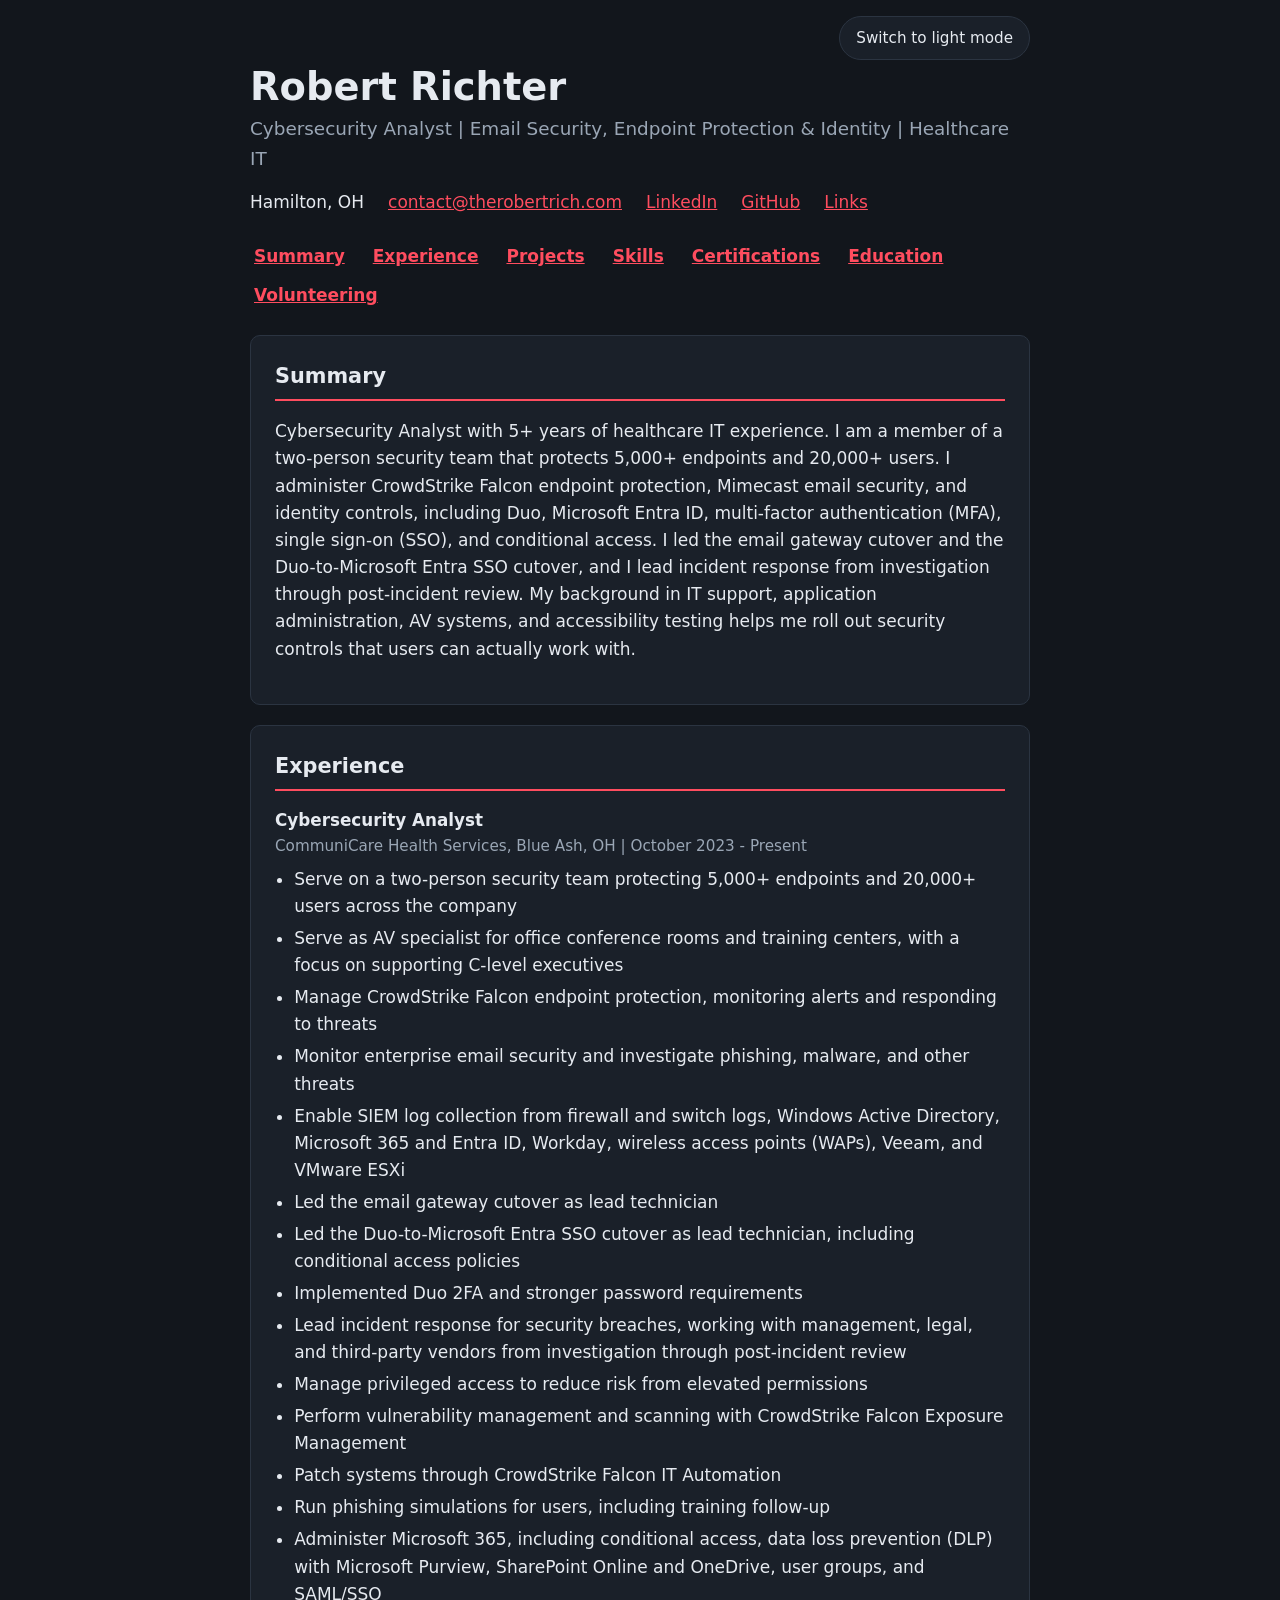
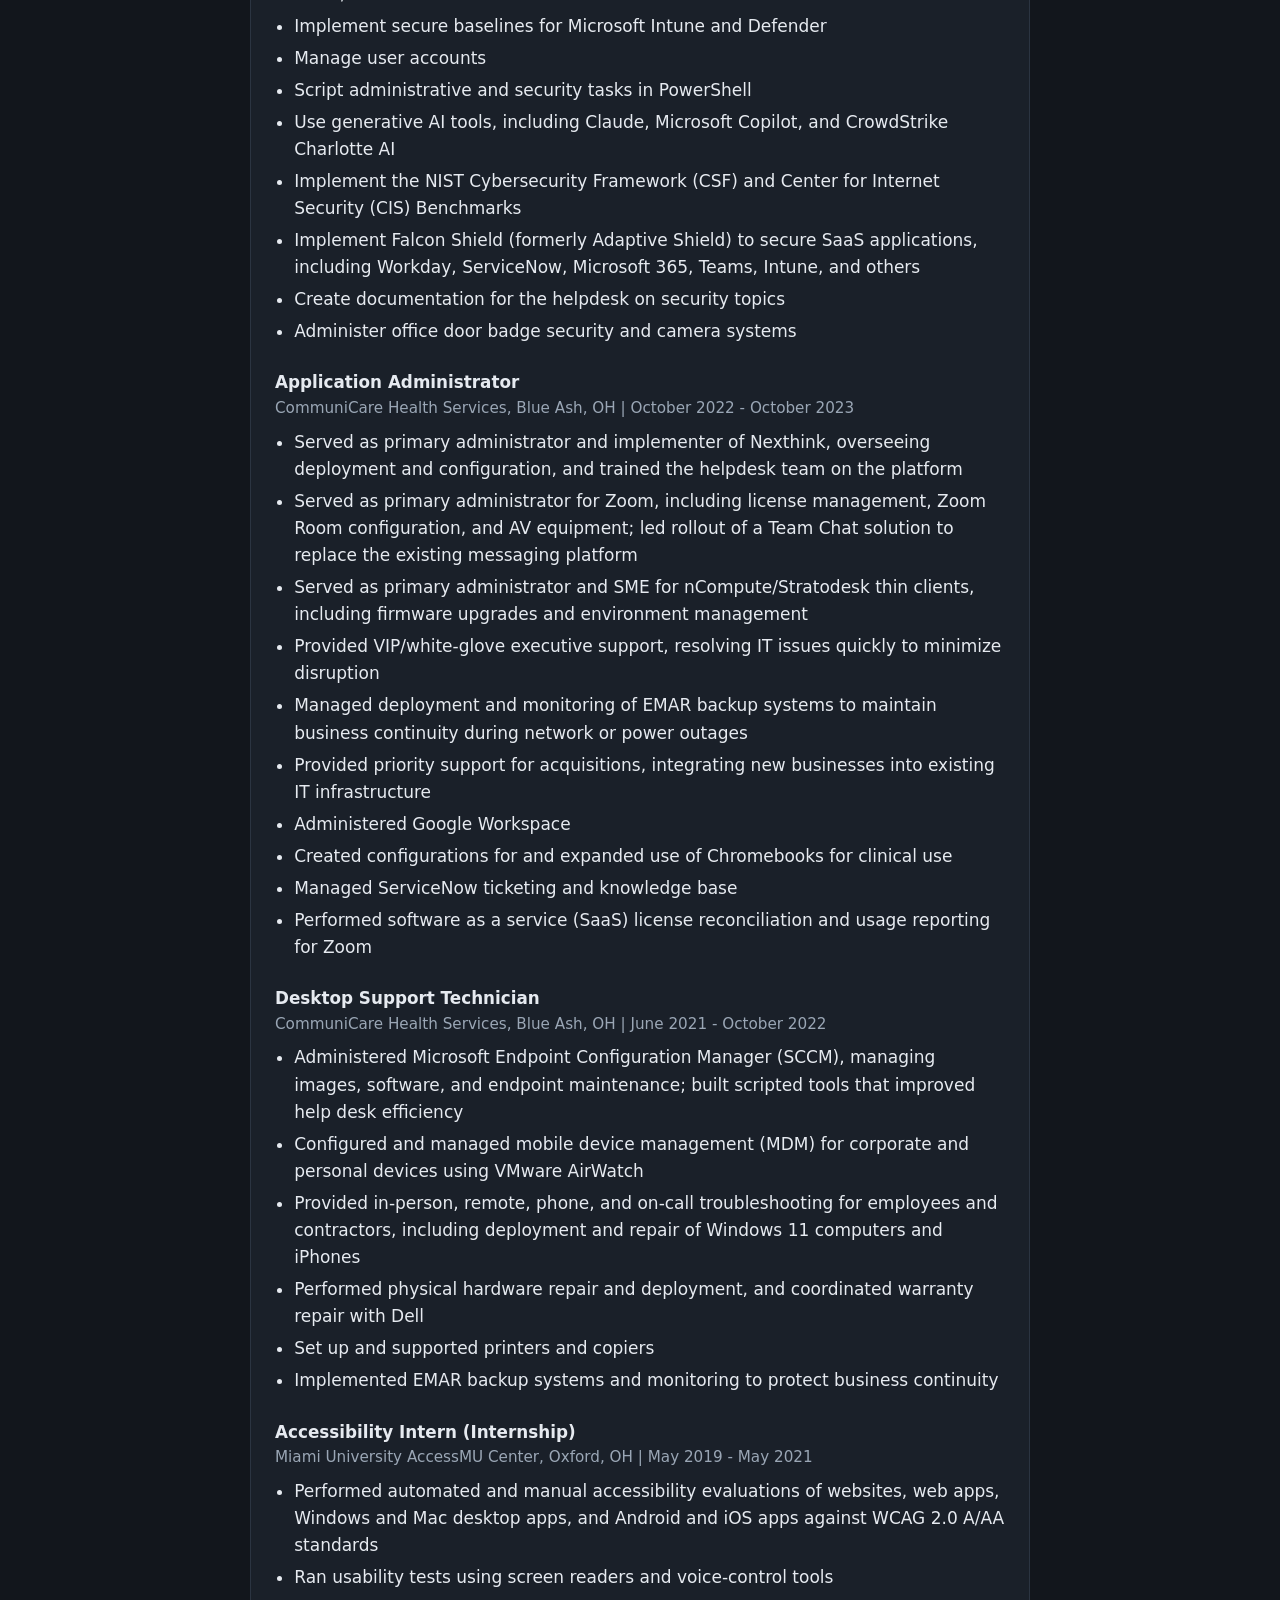
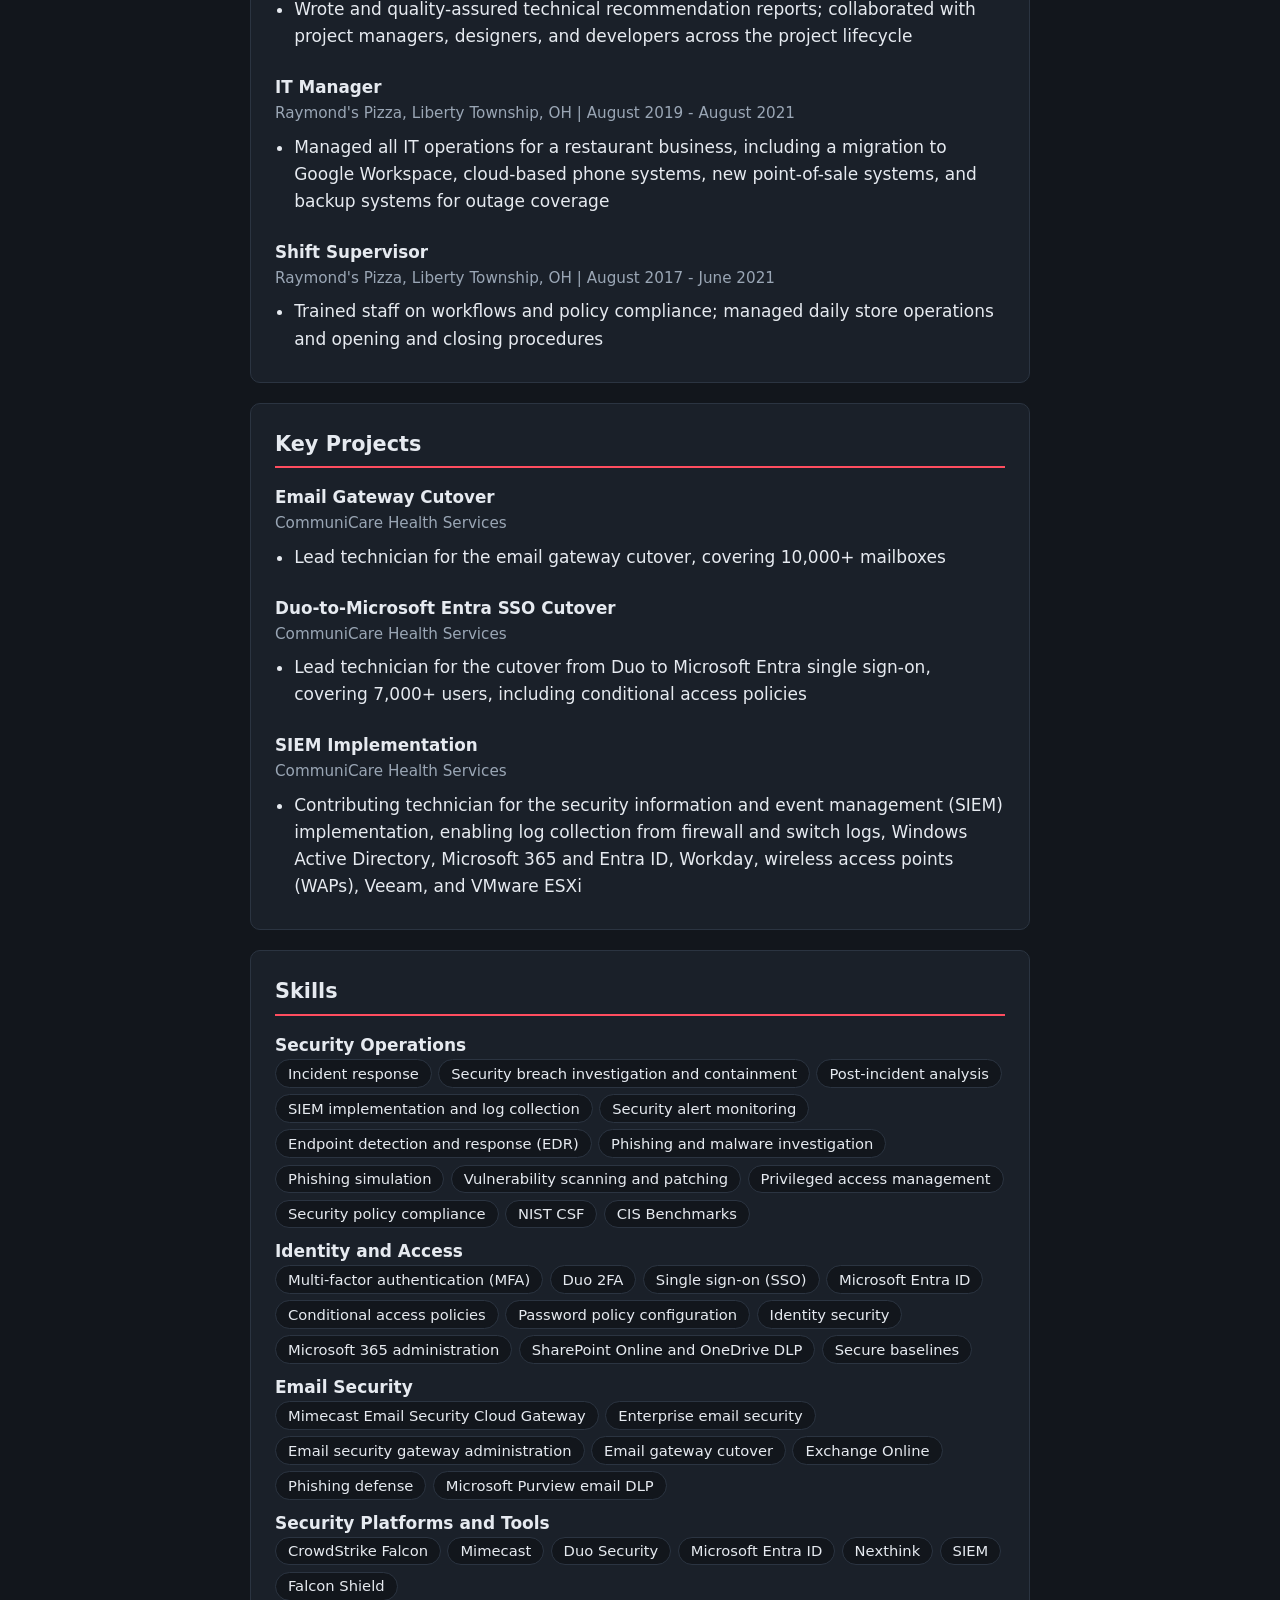
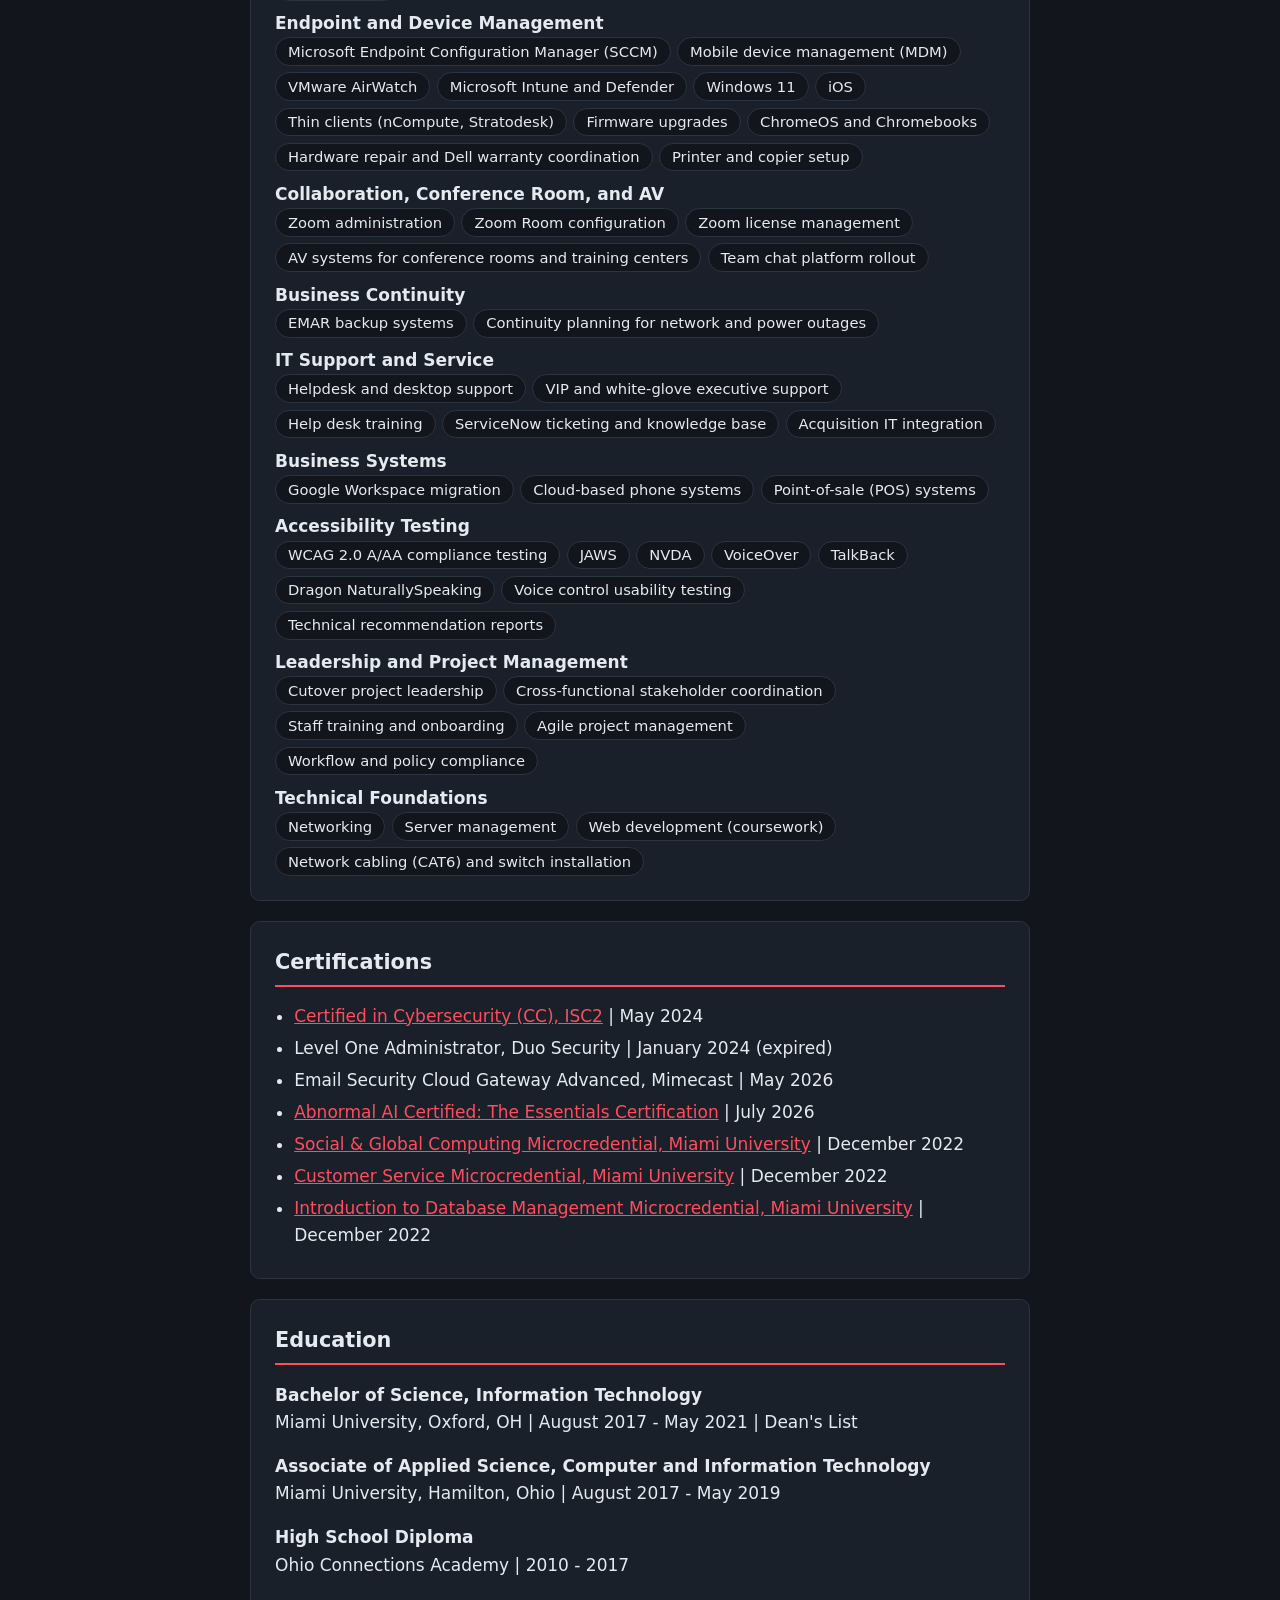
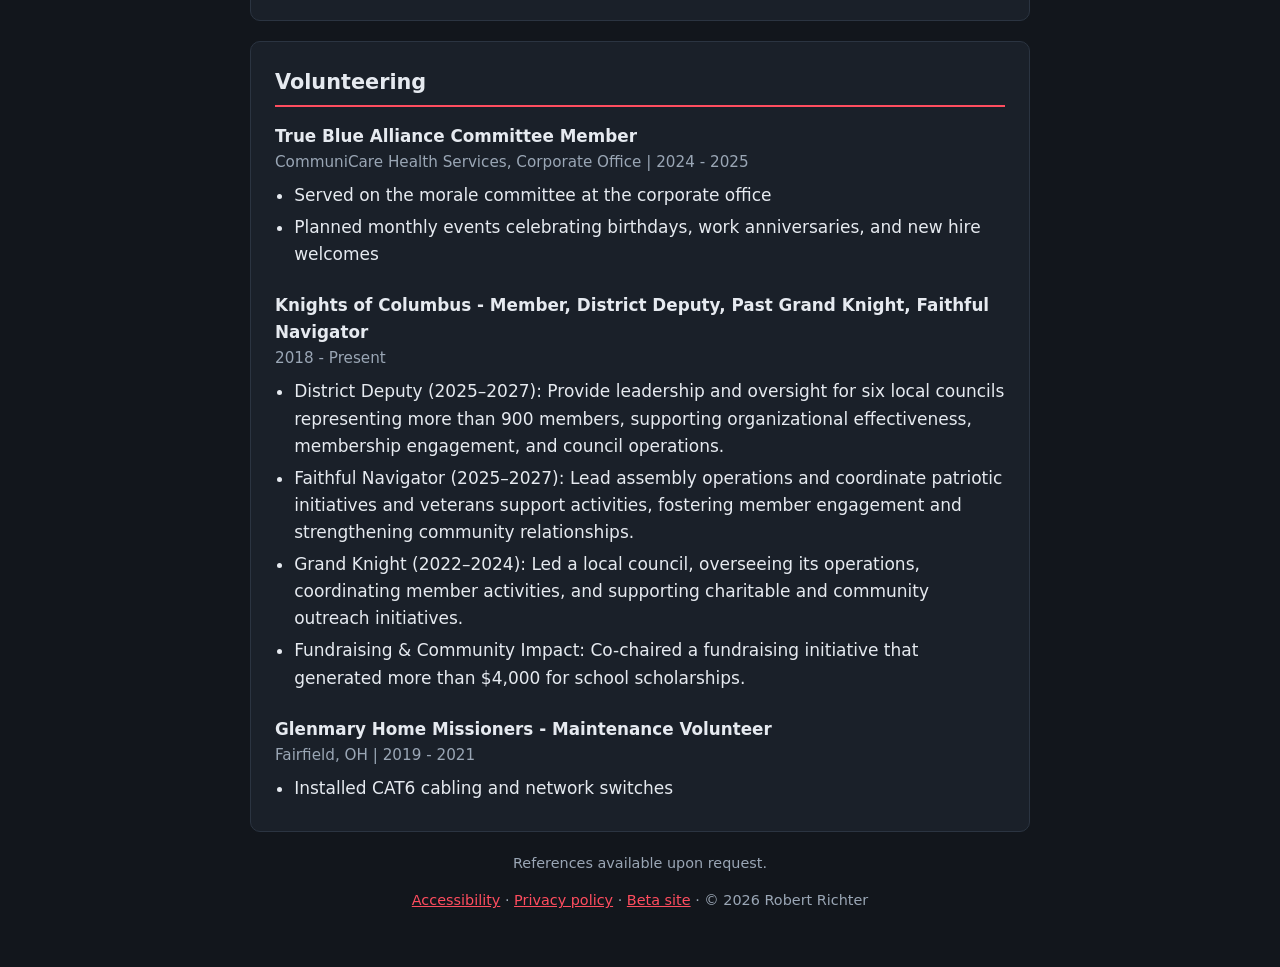
==== commit e8e282ae: "add littlelink site to nav and beta site to footer" ====
--- a/index.html
+++ b/index.html
@@ -31,6 +31,7 @@
       <li><a href="mailto:contact@therobertrich.com">contact@therobertrich.com</a></li>
       <li><a href="https://www.linkedin.com/in/therobertrich">LinkedIn</a></li>
       <li><a href="https://github.com/therobertrich">GitHub</a></li>
+      <li><a href="https://links.therobertrich.com">Links</a></li>
     </ul>
     <nav aria-label="Sections">
       <a href="#summary">Summary</a>
@@ -311,7 +312,7 @@
 
   <footer>
     <p>References available upon request.</p>
-    <p><a href="accessibility.html">Accessibility</a> &middot; <a href="privacy.html">Privacy policy</a> &middot; &copy; 2026 Robert Richter</p>
+    <p><a href="accessibility.html">Accessibility</a> &middot; <a href="privacy.html">Privacy policy</a> &middot; <a href="https://beta.therobertrich.com">Beta site</a> &middot; &copy; 2026 Robert Richter</p>
   </footer>
 </body>
 </html>
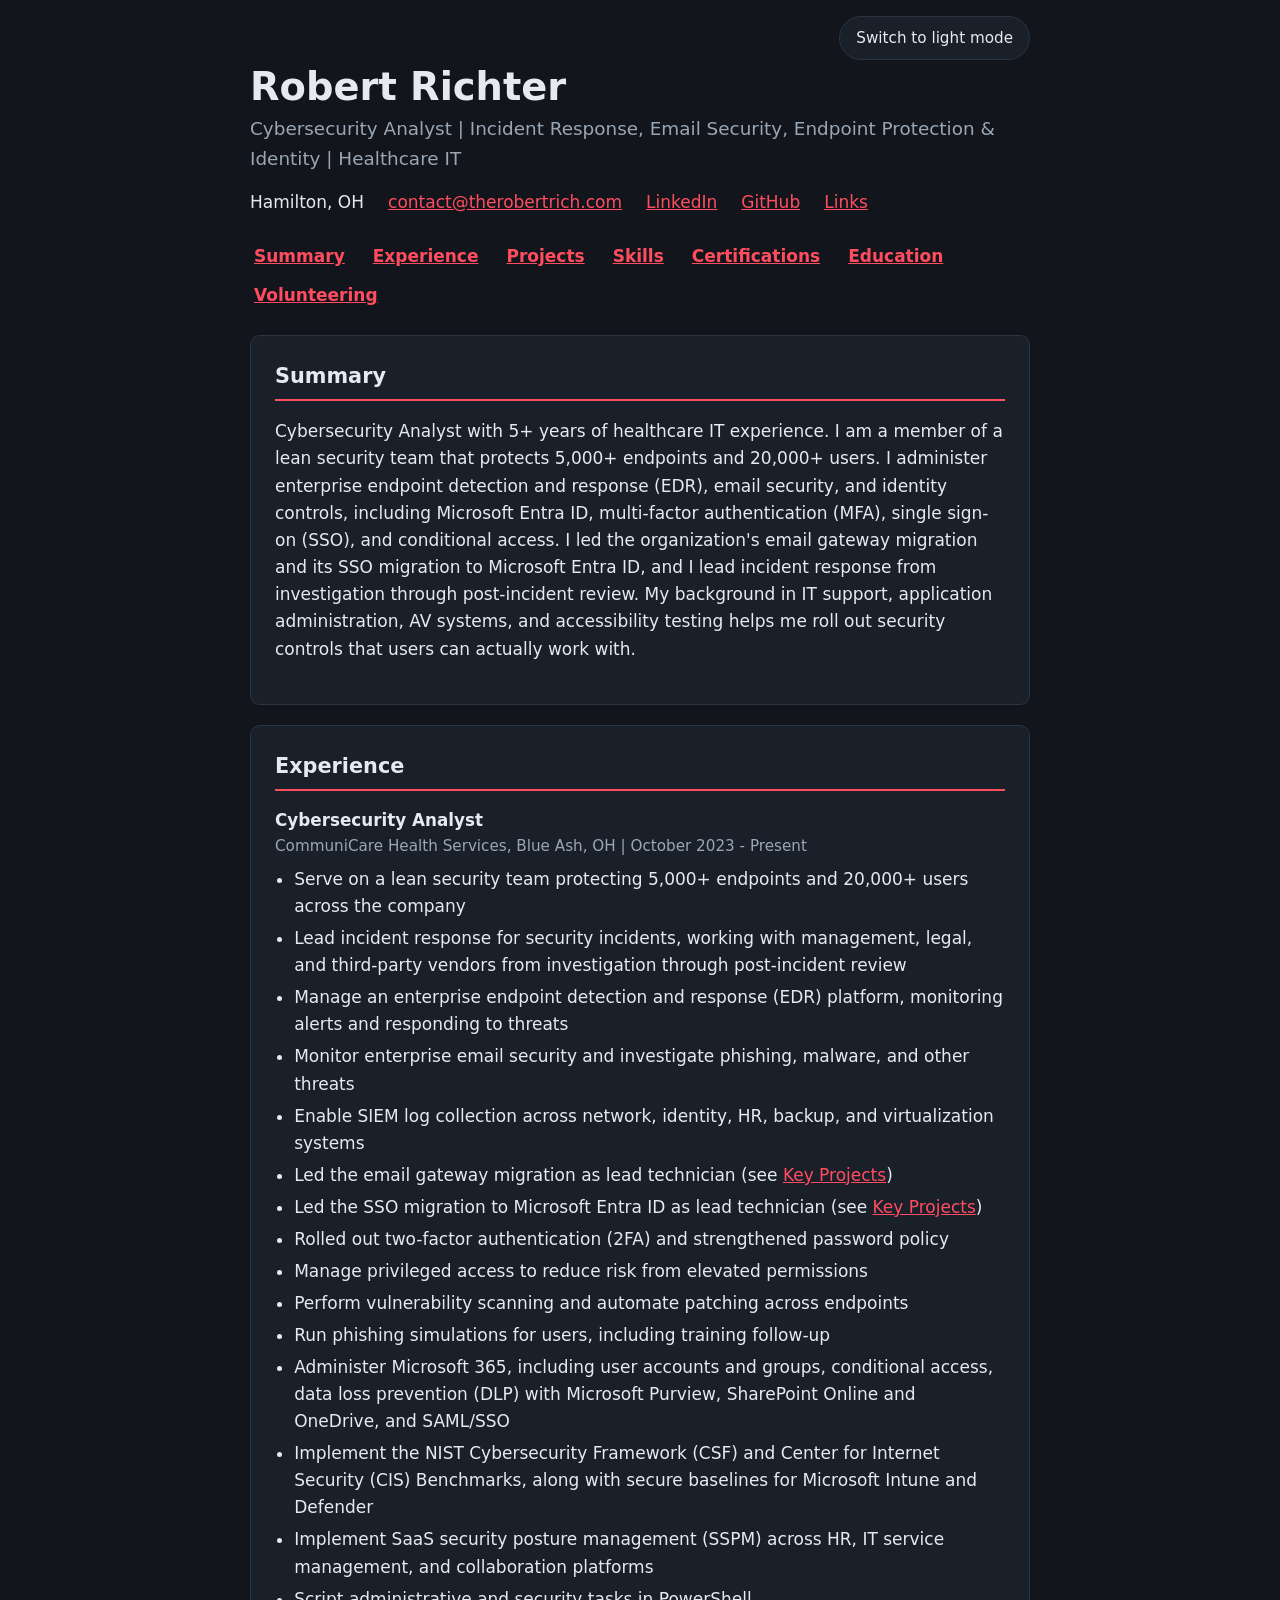
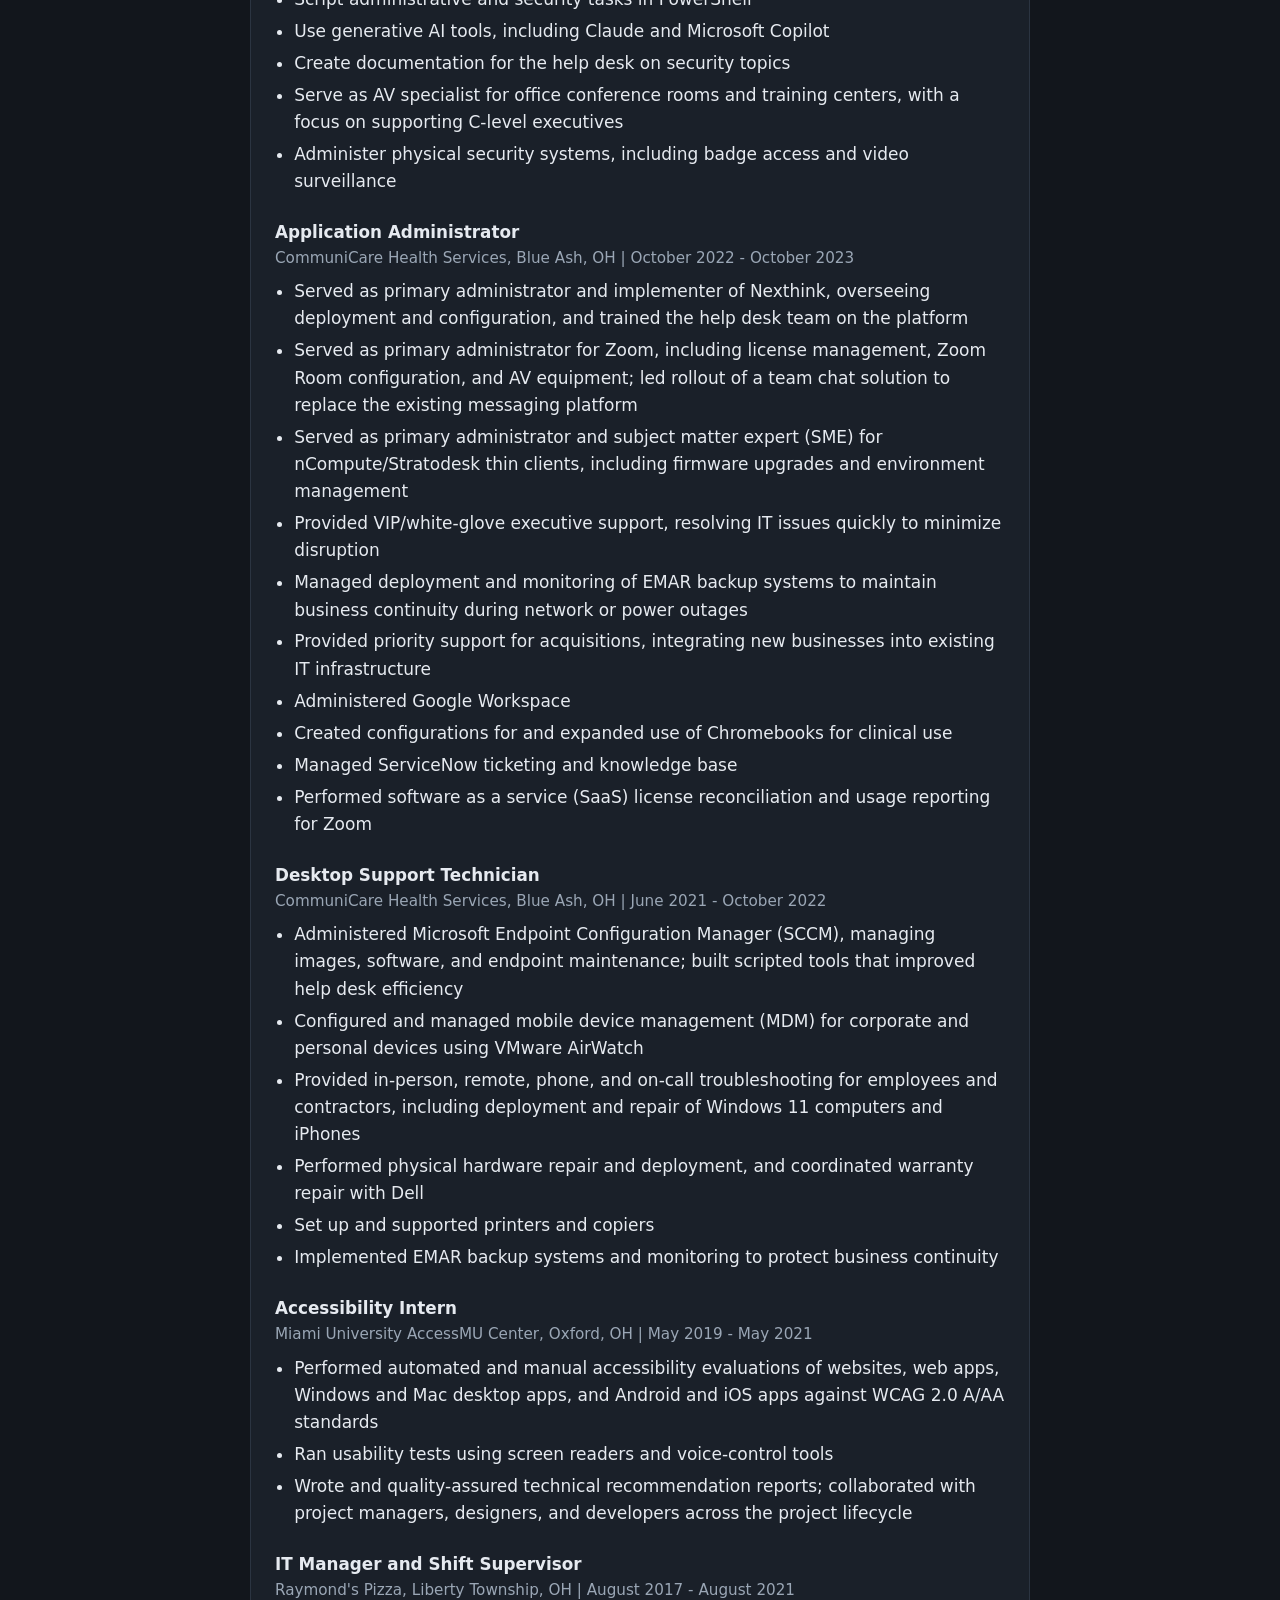
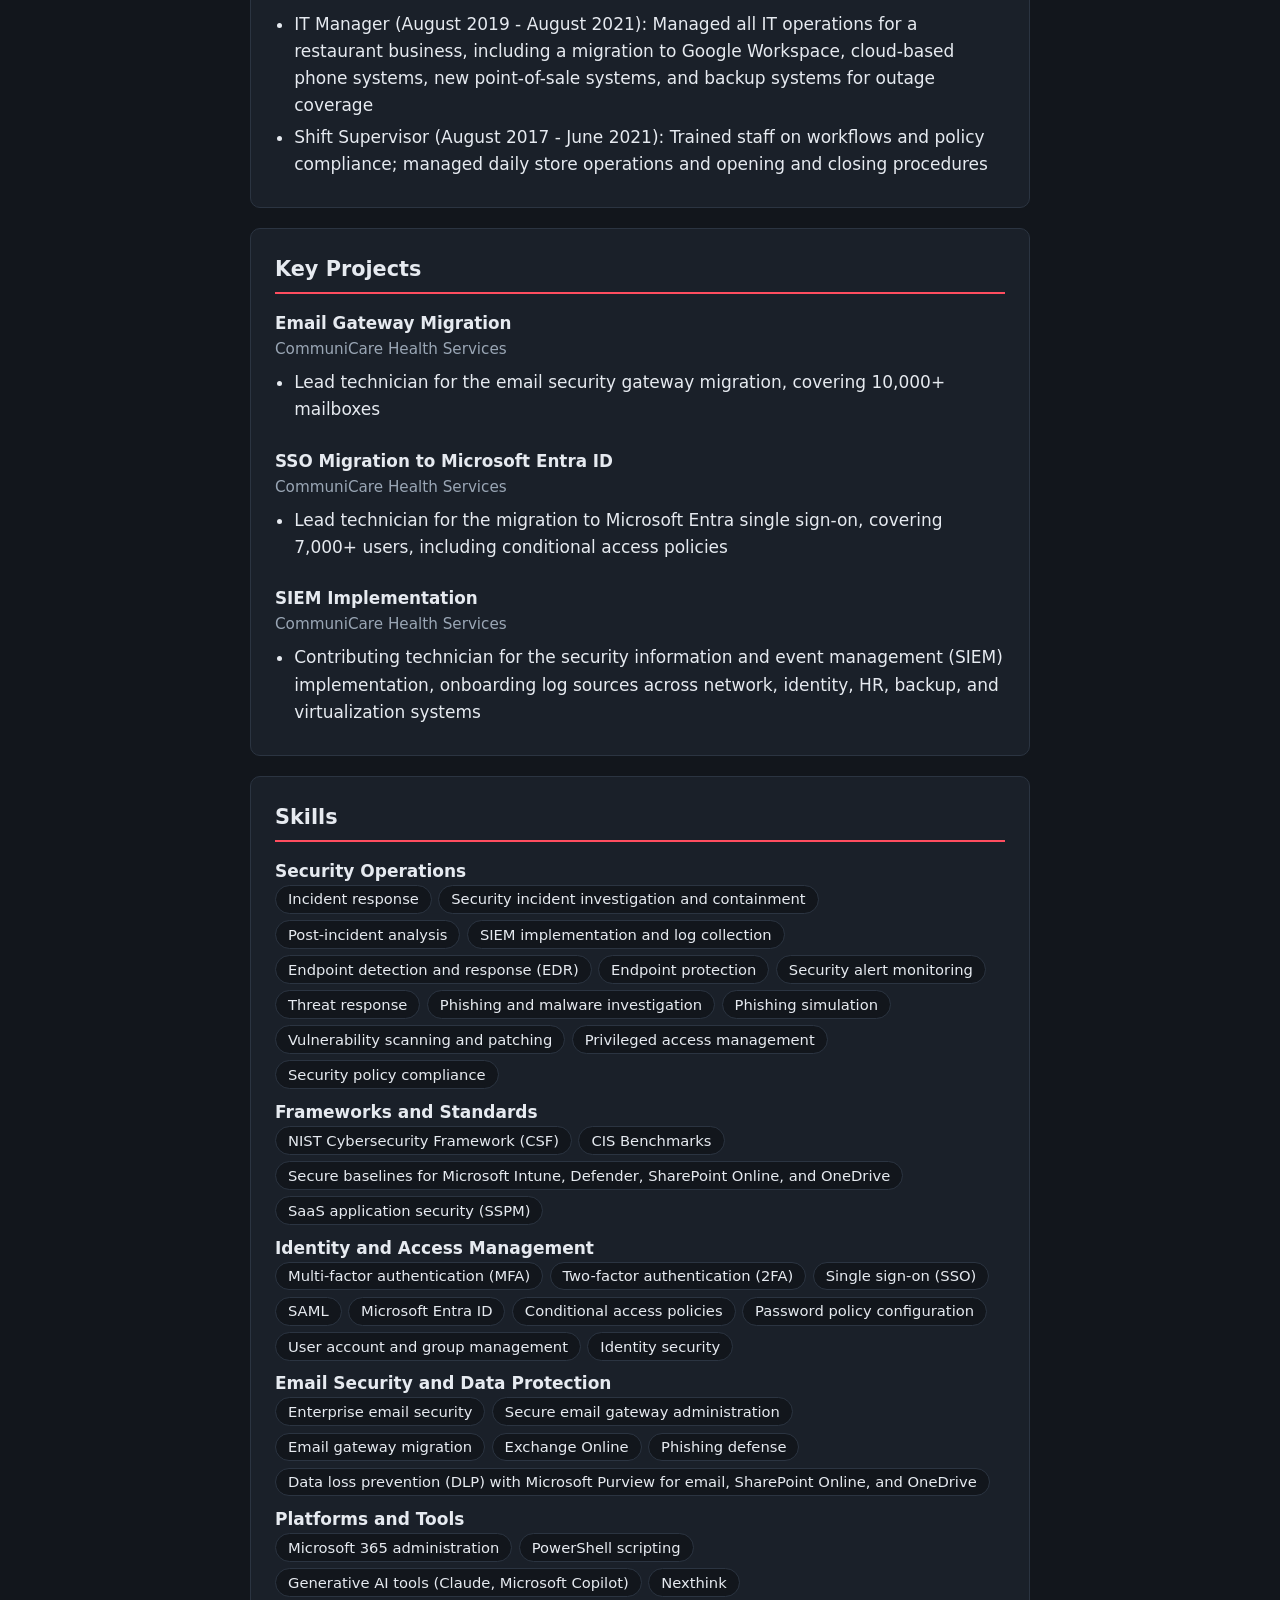
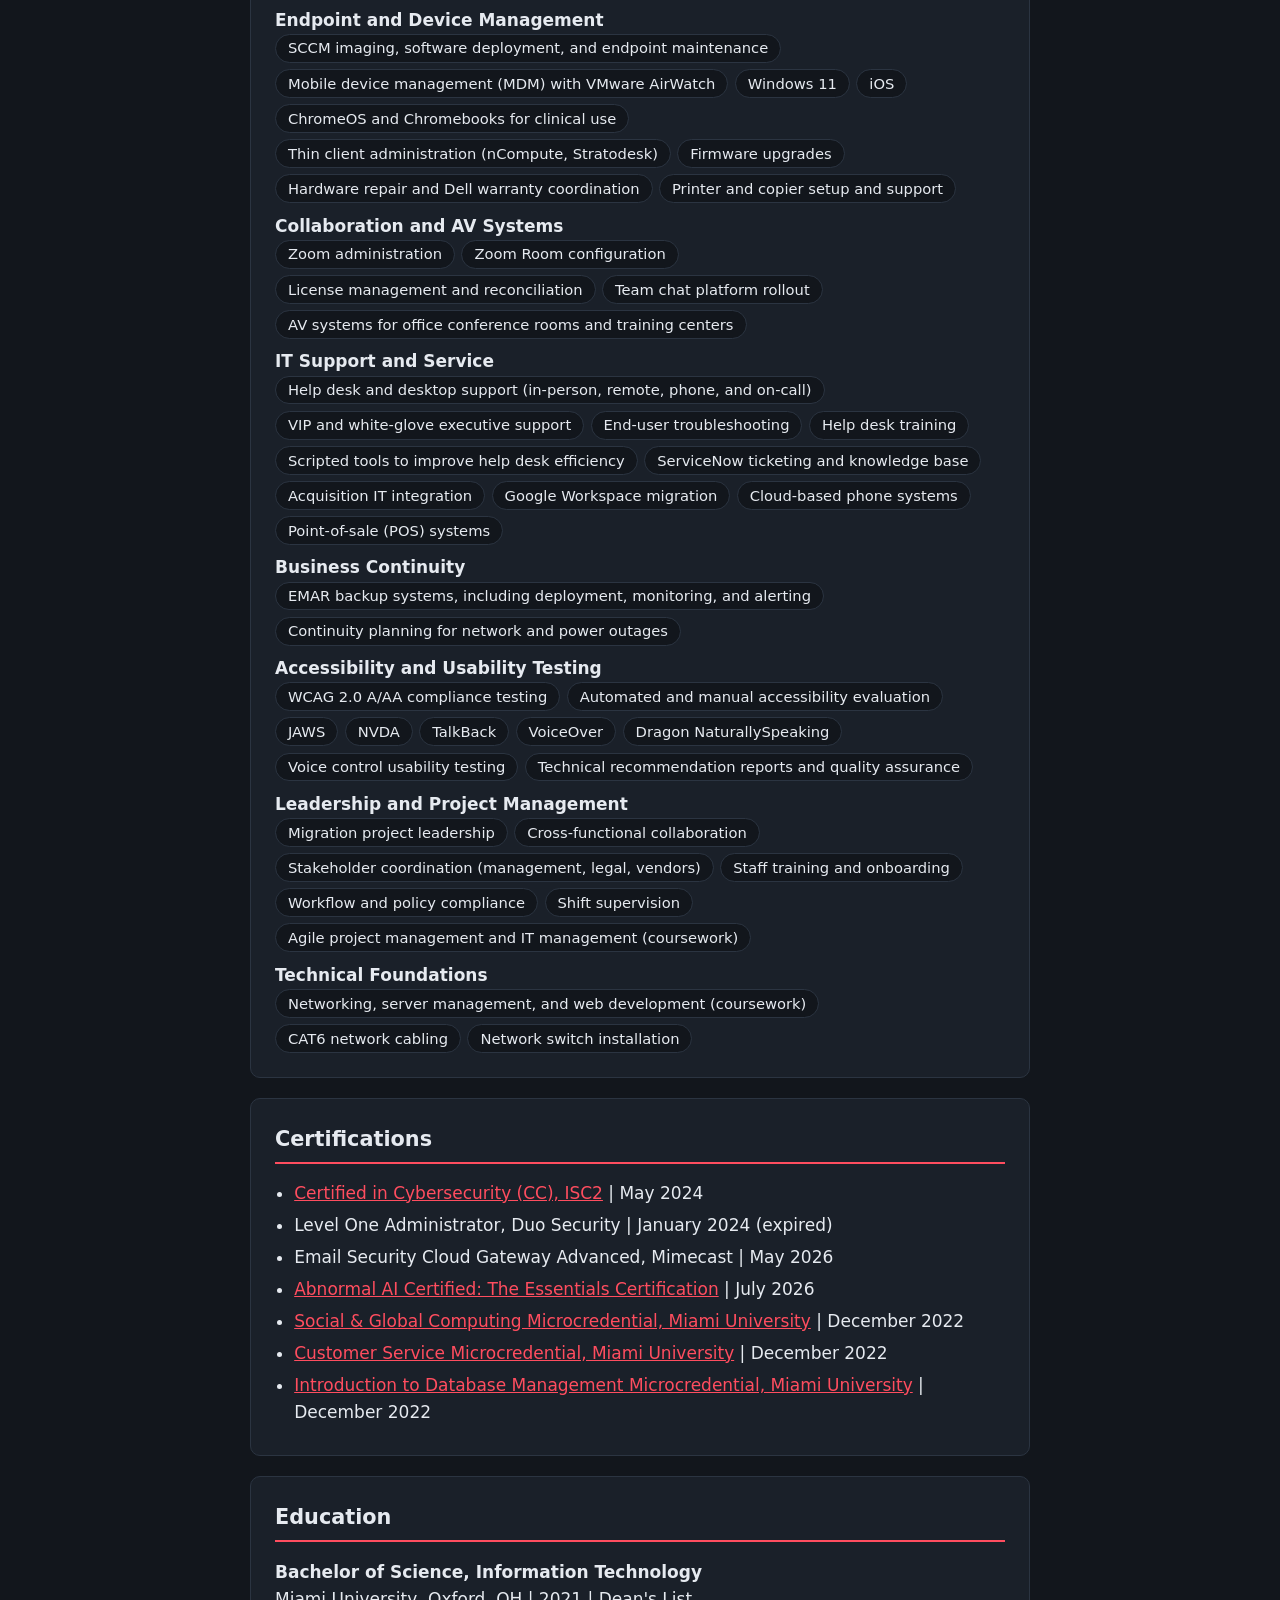
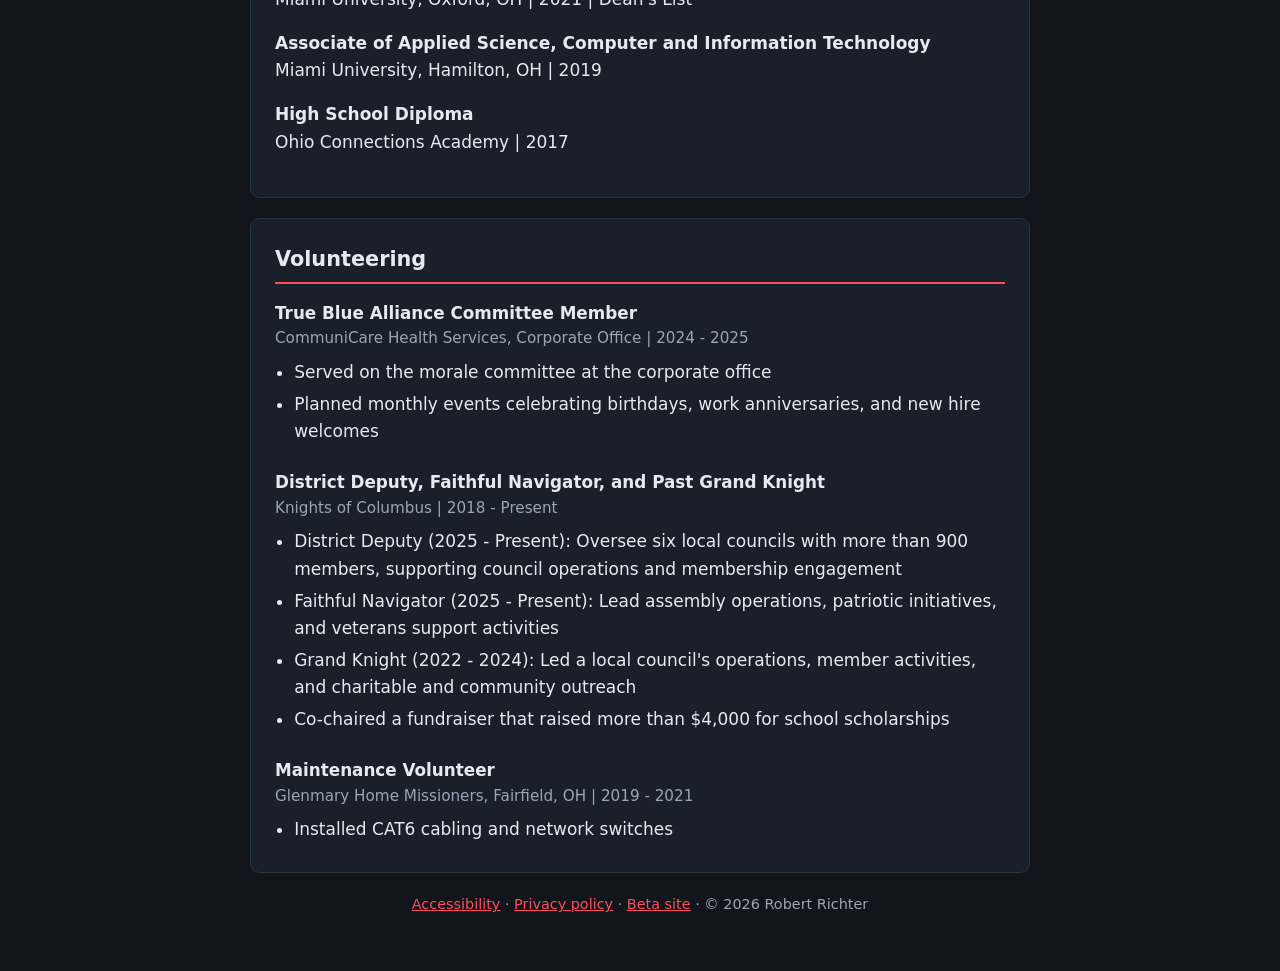
==== commit 0e0f9a06: "opus review, add Beta ENV banner, updated copy" ====
--- a/index.html
+++ b/index.html
@@ -4,12 +4,12 @@
   <meta charset="utf-8">
   <meta name="viewport" content="width=device-width, initial-scale=1">
   <title>Robert Richter | Cybersecurity Analyst</title>
-  <meta name="description" content="Robert Richter is a Cybersecurity Analyst in healthcare IT focused on email security, endpoint protection, and identity controls.">
+  <meta name="description" content="Robert Richter is a Cybersecurity Analyst in healthcare IT focused on incident response, email security, endpoint protection, and identity controls.">
   <meta name="color-scheme" content="dark light">
   <meta name="theme-color" content="#b3122c">
   <meta property="og:type" content="profile">
   <meta property="og:title" content="Robert Richter | Cybersecurity Analyst">
-  <meta property="og:description" content="Cybersecurity Analyst in healthcare IT: email security, endpoint protection, and identity controls.">
+  <meta property="og:description" content="Cybersecurity Analyst in healthcare IT: incident response, email security, endpoint protection, and identity controls.">
   <meta property="og:url" content="https://therobertrich.com/">
   <link rel="icon" href="favicon-32.png" type="image/png" sizes="32x32">
   <link rel="icon" href="icon-192.png" type="image/png" sizes="192x192">
@@ -17,15 +17,17 @@
   <link rel="canonical" href="https://therobertrich.com/">
   <link rel="stylesheet" href="style.css">
   <script src="theme.js"></script>
+  <script src="env.js" defer></script>
   <script src="external-links.js" defer></script>
 </head>
 <body>
   <a class="skip" href="#main">Skip to content</a>
 
   <header>
+    <p data-beta-only hidden><strong>Beta preview.</strong> This version is still being reviewed. <a href="https://therobertrich.com/">Go to the live site</a>.</p>
     <button type="button" id="theme-toggle" class="theme-toggle" hidden>Switch to light mode</button>
     <h1>Robert Richter</h1>
-    <p class="tagline">Cybersecurity Analyst | Email Security, Endpoint Protection &amp; Identity | Healthcare IT</p>
+    <p class="tagline">Cybersecurity Analyst | Incident Response, Email Security, Endpoint Protection &amp; Identity | Healthcare IT</p>
     <ul class="contact">
       <li>Hamilton, OH</li>
       <li><a href="mailto:contact@therobertrich.com">contact@therobertrich.com</a></li>
@@ -47,7 +49,7 @@
   <main id="main" tabindex="-1">
     <section id="summary" aria-labelledby="summary-h">
       <h2 id="summary-h">Summary</h2>
-      <p>Cybersecurity Analyst with 5+ years of healthcare IT experience. I am a member of a two-person security team that protects 5,000+ endpoints and 20,000+ users. I administer CrowdStrike Falcon endpoint protection, Mimecast email security, and identity controls, including Duo, Microsoft Entra ID, multi-factor authentication (MFA), single sign-on (SSO), and conditional access. I led the email gateway cutover and the Duo-to-Microsoft Entra SSO cutover, and I lead incident response from investigation through post-incident review. My background in IT support, application administration, AV systems, and accessibility testing helps me roll out security controls that users can actually work with.</p>
+      <p>Cybersecurity Analyst with 5+ years of healthcare IT experience. I am a member of a lean security team that protects 5,000+ endpoints and 20,000+ users. I administer enterprise endpoint detection and response (EDR), email security, and identity controls, including Microsoft Entra ID, multi-factor authentication (MFA), single sign-on (SSO), and conditional access. I led the organization's email gateway migration and its SSO migration to Microsoft Entra ID, and I lead incident response from investigation through post-incident review. My background in IT support, application administration, AV systems, and accessibility testing helps me roll out security controls that users can actually work with.</p>
     </section>
 
     <section id="experience" aria-labelledby="experience-h">
@@ -57,28 +59,25 @@
         <h3>Cybersecurity Analyst</h3>
         <p class="meta">CommuniCare Health Services, Blue Ash, OH | October 2023 - Present</p>
         <ul>
-          <li>Serve on a two-person security team protecting 5,000+ endpoints and 20,000+ users across the company</li>
+          <li>Serve on a lean security team protecting 5,000+ endpoints and 20,000+ users across the company</li>
+          <li>Lead incident response for security incidents, working with management, legal, and third-party vendors from investigation through post-incident review</li>
+          <li>Manage an enterprise endpoint detection and response (EDR) platform, monitoring alerts and responding to threats</li>
+          <li>Monitor enterprise email security and investigate phishing, malware, and other threats</li>
+          <li>Enable SIEM log collection across network, identity, HR, backup, and virtualization systems</li>
+          <li>Led the email gateway migration as lead technician (see <a href="#projects">Key Projects</a>)</li>
+          <li>Led the SSO migration to Microsoft Entra ID as lead technician (see <a href="#projects">Key Projects</a>)</li>
+          <li>Rolled out two-factor authentication (2FA) and strengthened password policy</li>
+          <li>Manage privileged access to reduce risk from elevated permissions</li>
+          <li>Perform vulnerability scanning and automate patching across endpoints</li>
+          <li>Run phishing simulations for users, including training follow-up</li>
+          <li>Administer Microsoft 365, including user accounts and groups, conditional access, data loss prevention (DLP) with Microsoft Purview, SharePoint Online and OneDrive, and SAML/SSO</li>
+          <li>Implement the NIST Cybersecurity Framework (CSF) and Center for Internet Security (CIS) Benchmarks, along with secure baselines for Microsoft Intune and Defender</li>
+          <li>Implement SaaS security posture management (SSPM) across HR, IT service management, and collaboration platforms</li>
+          <li>Script administrative and security tasks in PowerShell</li>
+          <li>Use generative AI tools, including Claude and Microsoft Copilot</li>
+          <li>Create documentation for the help desk on security topics</li>
           <li>Serve as AV specialist for office conference rooms and training centers, with a focus on supporting C-level executives</li>
-          <li>Manage CrowdStrike Falcon endpoint protection, monitoring alerts and responding to threats</li>
-          <li>Monitor enterprise email security and investigate phishing, malware, and other threats</li>
-          <li>Enable SIEM log collection from firewall and switch logs, Windows Active Directory, Microsoft 365 and Entra ID, Workday, wireless access points (WAPs), Veeam, and VMware ESXi</li>
-          <li>Led the email gateway cutover as lead technician</li>
-          <li>Led the Duo-to-Microsoft Entra SSO cutover as lead technician, including conditional access policies</li>
-          <li>Implemented Duo 2FA and stronger password requirements</li>
-          <li>Lead incident response for security breaches, working with management, legal, and third-party vendors from investigation through post-incident review</li>
-          <li>Manage privileged access to reduce risk from elevated permissions</li>
-          <li>Perform vulnerability management and scanning with CrowdStrike Falcon Exposure Management</li>
-          <li>Patch systems through CrowdStrike Falcon IT Automation</li>
-          <li>Run phishing simulations for users, including training follow-up</li>
-          <li>Administer Microsoft 365, including conditional access, data loss prevention (DLP) with Microsoft Purview, SharePoint Online and OneDrive, user groups, and SAML/SSO</li>
-          <li>Implement secure baselines for Microsoft Intune and Defender</li>
-          <li>Manage user accounts</li>
-          <li>Script administrative and security tasks in PowerShell</li>
-          <li>Use generative AI tools, including Claude, Microsoft Copilot, and CrowdStrike Charlotte AI</li>
-          <li>Implement the NIST Cybersecurity Framework (CSF) and Center for Internet Security (CIS) Benchmarks</li>
-          <li>Implement Falcon Shield (formerly Adaptive Shield) to secure SaaS applications, including Workday, ServiceNow, Microsoft 365, Teams, Intune, and others</li>
-          <li>Create documentation for the helpdesk on security topics</li>
-          <li>Administer office door badge security and camera systems</li>
+          <li>Administer physical security systems, including badge access and video surveillance</li>
         </ul>
       </article>
 
@@ -86,9 +85,9 @@
         <h3>Application Administrator</h3>
         <p class="meta">CommuniCare Health Services, Blue Ash, OH | October 2022 - October 2023</p>
         <ul>
-          <li>Served as primary administrator and implementer of Nexthink, overseeing deployment and configuration, and trained the helpdesk team on the platform</li>
-          <li>Served as primary administrator for Zoom, including license management, Zoom Room configuration, and AV equipment; led rollout of a Team Chat solution to replace the existing messaging platform</li>
-          <li>Served as primary administrator and SME for nCompute/Stratodesk thin clients, including firmware upgrades and environment management</li>
+          <li>Served as primary administrator and implementer of Nexthink, overseeing deployment and configuration, and trained the help desk team on the platform</li>
+          <li>Served as primary administrator for Zoom, including license management, Zoom Room configuration, and AV equipment; led rollout of a team chat solution to replace the existing messaging platform</li>
+          <li>Served as primary administrator and subject matter expert (SME) for nCompute/Stratodesk thin clients, including firmware upgrades and environment management</li>
           <li>Provided VIP/white-glove executive support, resolving IT issues quickly to minimize disruption</li>
           <li>Managed deployment and monitoring of EMAR backup systems to maintain business continuity during network or power outages</li>
           <li>Provided priority support for acquisitions, integrating new businesses into existing IT infrastructure</li>
@@ -113,7 +112,7 @@
       </article>
 
       <article class="job">
-        <h3>Accessibility Intern (Internship)</h3>
+        <h3>Accessibility Intern</h3>
         <p class="meta">Miami University AccessMU Center, Oxford, OH | May 2019 - May 2021</p>
         <ul>
           <li>Performed automated and manual accessibility evaluations of websites, web apps, Windows and Mac desktop apps, and Android and iOS apps against WCAG 2.0 A/AA standards</li>
@@ -123,18 +122,11 @@
       </article>
 
       <article class="job">
-        <h3>IT Manager</h3>
-        <p class="meta">Raymond's Pizza, Liberty Township, OH | August 2019 - August 2021</p>
-        <ul>
-          <li>Managed all IT operations for a restaurant business, including a migration to Google Workspace, cloud-based phone systems, new point-of-sale systems, and backup systems for outage coverage</li>
-        </ul>
-      </article>
-
-      <article class="job">
-        <h3>Shift Supervisor</h3>
-        <p class="meta">Raymond's Pizza, Liberty Township, OH | August 2017 - June 2021</p>
-        <ul>
-          <li>Trained staff on workflows and policy compliance; managed daily store operations and opening and closing procedures</li>
+        <h3>IT Manager and Shift Supervisor</h3>
+        <p class="meta">Raymond's Pizza, Liberty Township, OH | August 2017 - August 2021</p>
+        <ul>
+          <li>IT Manager (August 2019 - August 2021): Managed all IT operations for a restaurant business, including a migration to Google Workspace, cloud-based phone systems, new point-of-sale systems, and backup systems for outage coverage</li>
+          <li>Shift Supervisor (August 2017 - June 2021): Trained staff on workflows and policy compliance; managed daily store operations and opening and closing procedures</li>
         </ul>
       </article>
     </section>
@@ -142,24 +134,24 @@
     <section id="projects" aria-labelledby="projects-h">
       <h2 id="projects-h">Key Projects</h2>
       <article class="job">
-        <h3>Email Gateway Cutover</h3>
+        <h3>Email Gateway Migration</h3>
         <p class="meta">CommuniCare Health Services</p>
         <ul>
-          <li>Lead technician for the email gateway cutover, covering 10,000+ mailboxes</li>
-        </ul>
-      </article>
-      <article class="job">
-        <h3>Duo-to-Microsoft Entra SSO Cutover</h3>
+          <li>Lead technician for the email security gateway migration, covering 10,000+ mailboxes</li>
+        </ul>
+      </article>
+      <article class="job">
+        <h3>SSO Migration to Microsoft Entra ID</h3>
         <p class="meta">CommuniCare Health Services</p>
         <ul>
-          <li>Lead technician for the cutover from Duo to Microsoft Entra single sign-on, covering 7,000+ users, including conditional access policies</li>
+          <li>Lead technician for the migration to Microsoft Entra single sign-on, covering 7,000+ users, including conditional access policies</li>
         </ul>
       </article>
       <article class="job">
         <h3>SIEM Implementation</h3>
         <p class="meta">CommuniCare Health Services</p>
         <ul>
-          <li>Contributing technician for the security information and event management (SIEM) implementation, enabling log collection from firewall and switch logs, Windows Active Directory, Microsoft 365 and Entra ID, Workday, wireless access points (WAPs), Veeam, and VMware ESXi</li>
+          <li>Contributing technician for the security information and event management (SIEM) implementation, onboarding log sources across network, identity, HR, backup, and virtualization systems</li>
         </ul>
       </article>
     </section>
@@ -170,91 +162,97 @@
         <dt>Security Operations</dt>
         <dd>
           <ul class="tags">
-            <li>Incident response</li><li>Security breach investigation and containment</li><li>Post-incident analysis</li>
-            <li>SIEM implementation and log collection</li><li>Security alert monitoring</li>
-            <li>Endpoint detection and response (EDR)</li><li>Phishing and malware investigation</li><li>Phishing simulation</li>
+            <li>Incident response</li><li>Security incident investigation and containment</li><li>Post-incident analysis</li>
+            <li>SIEM implementation and log collection</li><li>Endpoint detection and response (EDR)</li><li>Endpoint protection</li>
+            <li>Security alert monitoring</li><li>Threat response</li><li>Phishing and malware investigation</li><li>Phishing simulation</li>
             <li>Vulnerability scanning and patching</li><li>Privileged access management</li><li>Security policy compliance</li>
-            <li>NIST CSF</li><li>CIS Benchmarks</li>
-          </ul>
-        </dd>
-        <dt>Identity and Access</dt>
-        <dd>
-          <ul class="tags">
-            <li>Multi-factor authentication (MFA)</li><li>Duo 2FA</li><li>Single sign-on (SSO)</li>
+          </ul>
+        </dd>
+        <dt>Frameworks and Standards</dt>
+        <dd>
+          <ul class="tags">
+            <li>NIST Cybersecurity Framework (CSF)</li><li>CIS Benchmarks</li>
+            <li>Secure baselines for Microsoft Intune, Defender, SharePoint Online, and OneDrive</li>
+            <li>SaaS application security (SSPM)</li>
+          </ul>
+        </dd>
+        <dt>Identity and Access Management</dt>
+        <dd>
+          <ul class="tags">
+            <li>Multi-factor authentication (MFA)</li><li>Two-factor authentication (2FA)</li><li>Single sign-on (SSO)</li><li>SAML</li>
             <li>Microsoft Entra ID</li><li>Conditional access policies</li><li>Password policy configuration</li>
-            <li>Identity security</li><li>Microsoft 365 administration</li><li>SharePoint Online and OneDrive DLP</li>
-            <li>Secure baselines</li>
-          </ul>
-        </dd>
-        <dt>Email Security</dt>
-        <dd>
-          <ul class="tags">
-            <li>Mimecast Email Security Cloud Gateway</li><li>Enterprise email security</li><li>Email security gateway administration</li>
-            <li>Email gateway cutover</li><li>Exchange Online</li><li>Phishing defense</li>
-            <li>Microsoft Purview email DLP</li>
-          </ul>
-        </dd>
-        <dt>Security Platforms and Tools</dt>
-        <dd>
-          <ul class="tags">
-            <li>CrowdStrike Falcon</li><li>Mimecast</li><li>Duo Security</li><li>Microsoft Entra ID</li>
-            <li>Nexthink</li><li>SIEM</li><li>Falcon Shield</li>
+            <li>User account and group management</li><li>Identity security</li>
+          </ul>
+        </dd>
+        <dt>Email Security and Data Protection</dt>
+        <dd>
+          <ul class="tags">
+            <li>Enterprise email security</li><li>Secure email gateway administration</li><li>Email gateway migration</li>
+            <li>Exchange Online</li><li>Phishing defense</li>
+            <li>Data loss prevention (DLP) with Microsoft Purview for email, SharePoint Online, and OneDrive</li>
+          </ul>
+        </dd>
+        <dt>Platforms and Tools</dt>
+        <dd>
+          <ul class="tags">
+            <li>Microsoft 365 administration</li><li>PowerShell scripting</li>
+            <li>Generative AI tools (Claude, Microsoft Copilot)</li><li>Nexthink</li>
           </ul>
         </dd>
         <dt>Endpoint and Device Management</dt>
         <dd>
           <ul class="tags">
-            <li>Microsoft Endpoint Configuration Manager (SCCM)</li><li>Mobile device management (MDM)</li>
-            <li>VMware AirWatch</li><li>Microsoft Intune and Defender</li><li>Windows 11</li><li>iOS</li>
-            <li>Thin clients (nCompute, Stratodesk)</li><li>Firmware upgrades</li><li>ChromeOS and Chromebooks</li>
-            <li>Hardware repair and Dell warranty coordination</li><li>Printer and copier setup</li>
-          </ul>
-        </dd>
-        <dt>Collaboration, Conference Room, and AV</dt>
-        <dd>
-          <ul class="tags">
-            <li>Zoom administration</li><li>Zoom Room configuration</li><li>Zoom license management</li>
-            <li>AV systems for conference rooms and training centers</li><li>Team chat platform rollout</li>
+            <li>SCCM imaging, software deployment, and endpoint maintenance</li>
+            <li>Mobile device management (MDM) with VMware AirWatch</li><li>Windows 11</li><li>iOS</li>
+            <li>ChromeOS and Chromebooks for clinical use</li><li>Thin client administration (nCompute, Stratodesk)</li>
+            <li>Firmware upgrades</li><li>Hardware repair and Dell warranty coordination</li><li>Printer and copier setup and support</li>
+          </ul>
+        </dd>
+        <dt>Collaboration and AV Systems</dt>
+        <dd>
+          <ul class="tags">
+            <li>Zoom administration</li><li>Zoom Room configuration</li><li>License management and reconciliation</li>
+            <li>Team chat platform rollout</li><li>AV systems for office conference rooms and training centers</li>
+          </ul>
+        </dd>
+        <dt>IT Support and Service</dt>
+        <dd>
+          <ul class="tags">
+            <li>Help desk and desktop support (in-person, remote, phone, and on-call)</li><li>VIP and white-glove executive support</li>
+            <li>End-user troubleshooting</li><li>Help desk training</li><li>Scripted tools to improve help desk efficiency</li>
+            <li>ServiceNow ticketing and knowledge base</li><li>Acquisition IT integration</li><li>Google Workspace migration</li>
+            <li>Cloud-based phone systems</li><li>Point-of-sale (POS) systems</li>
           </ul>
         </dd>
         <dt>Business Continuity</dt>
         <dd>
           <ul class="tags">
-            <li>EMAR backup systems</li><li>Continuity planning for network and power outages</li>
-          </ul>
-        </dd>
-        <dt>IT Support and Service</dt>
-        <dd>
-          <ul class="tags">
-            <li>Helpdesk and desktop support</li><li>VIP and white-glove executive support</li>
-            <li>Help desk training</li><li>ServiceNow ticketing and knowledge base</li><li>Acquisition IT integration</li>
-          </ul>
-        </dd>
-        <dt>Business Systems</dt>
-        <dd>
-          <ul class="tags">
-            <li>Google Workspace migration</li><li>Cloud-based phone systems</li><li>Point-of-sale (POS) systems</li>
-          </ul>
-        </dd>
-        <dt>Accessibility Testing</dt>
-        <dd>
-          <ul class="tags">
-            <li>WCAG 2.0 A/AA compliance testing</li><li>JAWS</li><li>NVDA</li><li>VoiceOver</li><li>TalkBack</li>
-            <li>Dragon NaturallySpeaking</li><li>Voice control usability testing</li><li>Technical recommendation reports</li>
+            <li>EMAR backup systems, including deployment, monitoring, and alerting</li>
+            <li>Continuity planning for network and power outages</li>
+          </ul>
+        </dd>
+        <dt>Accessibility and Usability Testing</dt>
+        <dd>
+          <ul class="tags">
+            <li>WCAG 2.0 A/AA compliance testing</li><li>Automated and manual accessibility evaluation</li>
+            <li>JAWS</li><li>NVDA</li><li>TalkBack</li><li>VoiceOver</li><li>Dragon NaturallySpeaking</li>
+            <li>Voice control usability testing</li><li>Technical recommendation reports and quality assurance</li>
           </ul>
         </dd>
         <dt>Leadership and Project Management</dt>
         <dd>
           <ul class="tags">
-            <li>Cutover project leadership</li><li>Cross-functional stakeholder coordination</li>
-            <li>Staff training and onboarding</li><li>Agile project management</li><li>Workflow and policy compliance</li>
+            <li>Migration project leadership</li><li>Cross-functional collaboration</li>
+            <li>Stakeholder coordination (management, legal, vendors)</li><li>Staff training and onboarding</li>
+            <li>Workflow and policy compliance</li><li>Shift supervision</li>
+            <li>Agile project management and IT management (coursework)</li>
           </ul>
         </dd>
         <dt>Technical Foundations</dt>
         <dd>
           <ul class="tags">
-            <li>Networking</li><li>Server management</li><li>Web development (coursework)</li>
-            <li>Network cabling (CAT6) and switch installation</li>
+            <li>Networking, server management, and web development (coursework)</li>
+            <li>CAT6 network cabling</li><li>Network switch installation</li>
           </ul>
         </dd>
       </dl>
@@ -275,9 +273,9 @@
 
     <section id="education" aria-labelledby="education-h">
       <h2 id="education-h">Education</h2>
-      <p><strong>Bachelor of Science, Information Technology</strong><br>Miami University, Oxford, OH | August 2017 - May 2021 | Dean's List</p>
-      <p><strong>Associate of Applied Science, Computer and Information Technology</strong><br>Miami University, Hamilton, Ohio | August 2017 - May 2019</p>
-      <p><strong>High School Diploma</strong><br>Ohio Connections Academy | 2010 - 2017</p>
+      <p><strong>Bachelor of Science, Information Technology</strong><br>Miami University, Oxford, OH | 2021 | Dean's List</p>
+      <p><strong>Associate of Applied Science, Computer and Information Technology</strong><br>Miami University, Hamilton, OH | 2019</p>
+      <p><strong>High School Diploma</strong><br>Ohio Connections Academy | 2017</p>
     </section>
 
     <section id="volunteering" aria-labelledby="volunteering-h">
@@ -291,18 +289,18 @@
         </ul>
       </article>
       <article class="job">
-        <h3>Knights of Columbus - Member, District Deputy, Past Grand Knight, Faithful Navigator</h3>
-        <p class="meta">2018 - Present</p>
-        <ul>
-          <li>District Deputy (2025–2027): Provide leadership and oversight for six local councils representing more than 900 members, supporting organizational effectiveness, membership engagement, and council operations.</li>
-          <li>Faithful Navigator (2025–2027): Lead assembly operations and coordinate patriotic initiatives and veterans support activities, fostering member engagement and strengthening community relationships.</li>
-          <li>Grand Knight (2022–2024): Led a local council, overseeing its operations, coordinating member activities, and supporting charitable and community outreach initiatives.</li>
-          <li>Fundraising & Community Impact: Co-chaired a fundraising initiative that generated more than $4,000 for school scholarships.</li>
-        </ul>
-      </article>
-      <article class="job">
-        <h3>Glenmary Home Missioners - Maintenance Volunteer</h3>
-        <p class="meta">Fairfield, OH | 2019 - 2021</p>
+        <h3>District Deputy, Faithful Navigator, and Past Grand Knight</h3>
+        <p class="meta">Knights of Columbus | 2018 - Present</p>
+        <ul>
+          <li>District Deputy (2025 - Present): Oversee six local councils with more than 900 members, supporting council operations and membership engagement</li>
+          <li>Faithful Navigator (2025 - Present): Lead assembly operations, patriotic initiatives, and veterans support activities</li>
+          <li>Grand Knight (2022 - 2024): Led a local council's operations, member activities, and charitable and community outreach</li>
+          <li>Co-chaired a fundraiser that raised more than $4,000 for school scholarships</li>
+        </ul>
+      </article>
+      <article class="job">
+        <h3>Maintenance Volunteer</h3>
+        <p class="meta">Glenmary Home Missioners, Fairfield, OH | 2019 - 2021</p>
         <ul>
           <li>Installed CAT6 cabling and network switches</li>
         </ul>
@@ -311,7 +309,6 @@
   </main>
 
   <footer>
-    <p>References available upon request.</p>
     <p><a href="accessibility.html">Accessibility</a> &middot; <a href="privacy.html">Privacy policy</a> &middot; <a href="https://beta.therobertrich.com">Beta site</a> &middot; &copy; 2026 Robert Richter</p>
   </footer>
 </body>
